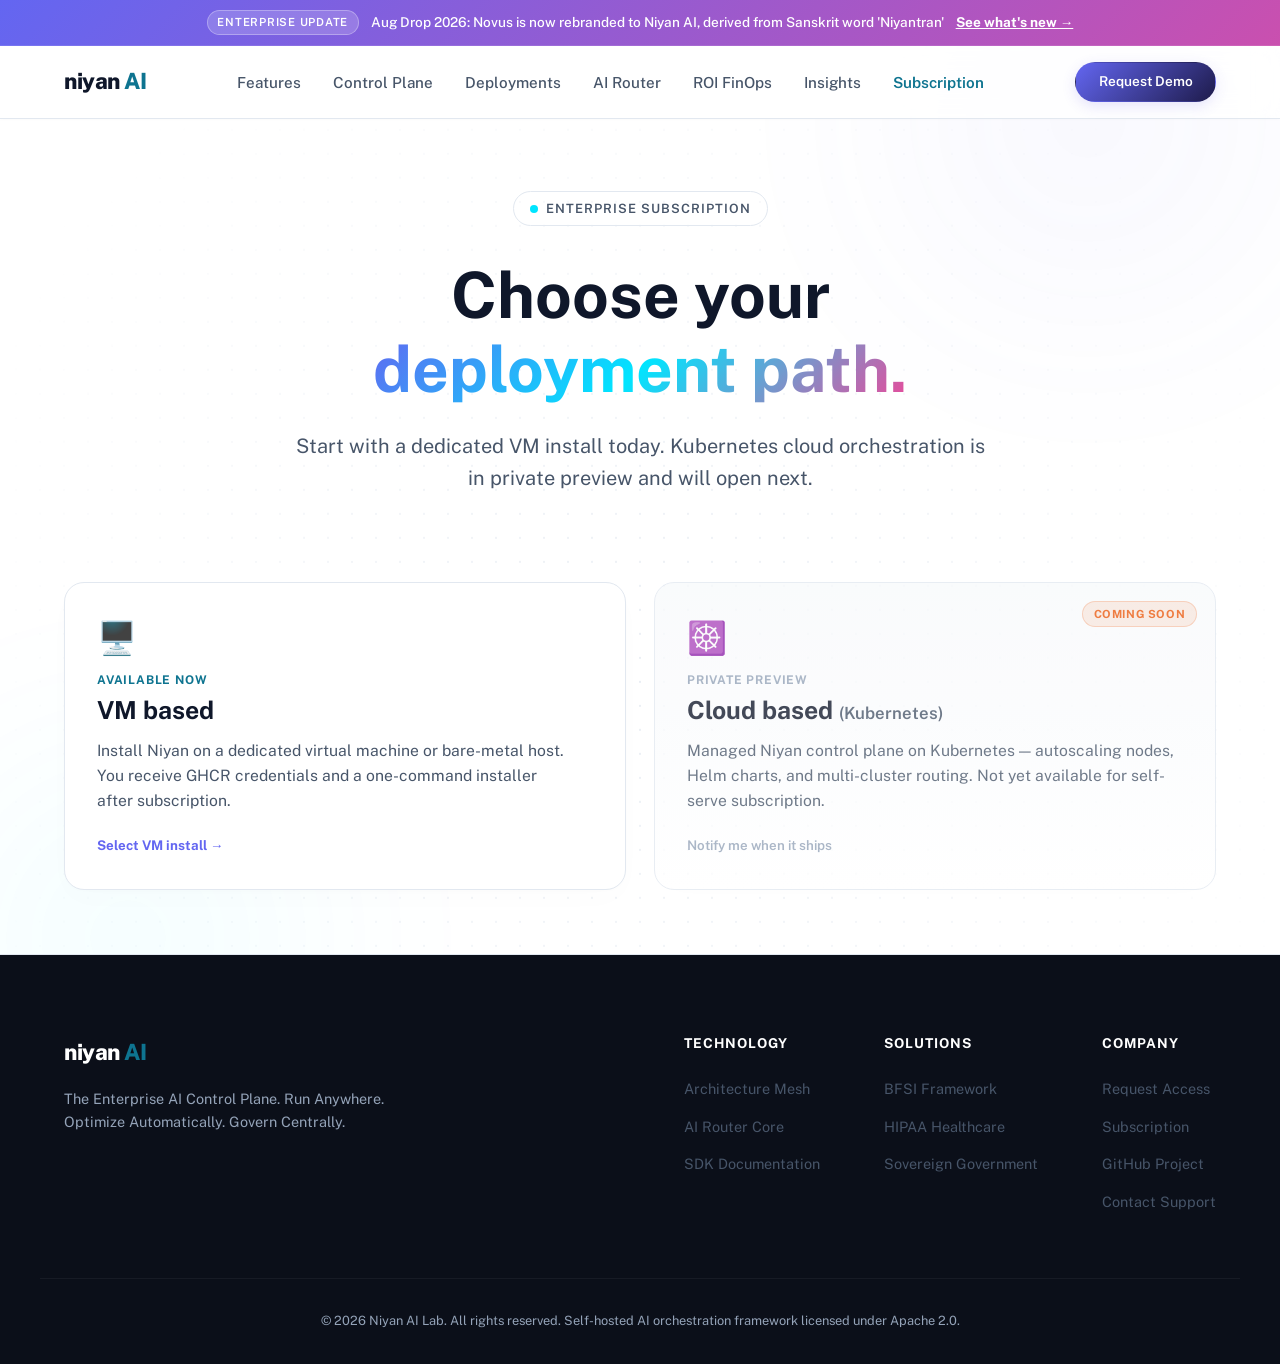
==== subscription.html @ 560c8370 "Add a Subscription page for VM installs versus Kubernetes. Let visitors pick a VM plan, subscribe, a" ====
<!DOCTYPE html>
<html lang="en">

<head>
  <meta charset="UTF-8">
  <meta name="viewport" content="width=device-width, initial-scale=1.0">
  <meta name="description"
    content="Subscribe to Niyan AI. Choose a VM-based install today, or join the waitlist for Kubernetes cloud deployments.">
  <title>Subscription | Niyan AI</title>

  <link rel="preconnect" href="https://fonts.googleapis.com">
  <link rel="preconnect" href="https://fonts.gstatic.com" crossorigin>
  <link href="https://fonts.googleapis.com/css2?family=Public+Sans:ital,wght@0,100..900;1,100..900&display=swap"
    rel="stylesheet">

  <link rel="stylesheet" href="styles.css">
</head>

<body class="subscription-page">
  <div class="bg-grid" aria-hidden="true"></div>
  <div class="bg-orb bg-orb-1" aria-hidden="true"></div>
  <div class="bg-orb bg-orb-2" aria-hidden="true"></div>

  <div class="sticky-header-wrapper">
    <div class="top-banner">
      <span class="banner-badge">Enterprise Update</span>
      <span>Aug Drop 2026: Novus is now rebranded to Niyan AI, derived from Sanskrit word 'Niyantran'</span>
      <a href="index.html#insights" class="banner-link">See what's new →</a>
    </div>

    <header class="main-header">
      <div class="header-container">
        <a href="index.html" class="logo-container" id="nav-logo">
          <span class="logo-text">niyan<span class="logo-accent"> AI</span></span>
        </a>

        <nav class="main-nav" aria-label="Main Navigation">
          <ul>
            <li><a href="index.html#features" class="nav-link">Features</a></li>
            <li><a href="index.html#control-plane" class="nav-link">Control Plane</a></li>
            <li><a href="index.html#deployments" class="nav-link">Deployments</a></li>
            <li><a href="index.html#router-demo" class="nav-link">AI Router</a></li>
            <li><a href="index.html#calculator" class="nav-link">ROI FinOps</a></li>
            <li><a href="index.html#insights" class="nav-link">Insights</a></li>
            <li><a href="subscription.html" class="nav-link active" aria-current="page">Subscription</a></li>
          </ul>
        </nav>

        <div class="header-cta">
          <a href="index.html#register-beta" class="btn btn-primary btn-sm">Request Demo</a>
        </div>
      </div>
    </header>
  </div>

  <main>
    <section class="sub-hero">
      <div class="container sub-hero-inner">
        <div class="hero-badge">
          <span class="badge-dot"></span>
          <span class="badge-text">Enterprise Subscription</span>
        </div>
        <h1 class="hero-title">Choose your <span class="text-gradient">deployment path.</span></h1>
        <p class="hero-subtitle">
          Start with a dedicated VM install today. Kubernetes cloud orchestration is in private preview and will open
          next.
        </p>
      </div>
    </section>

    <section class="sub-plans-section" aria-labelledby="plan-heading">
      <div class="container">
        <h2 id="plan-heading" class="visually-hidden">Subscription plans</h2>
        <div class="plan-grid">
          <button type="button" class="plan-card" id="plan-vm" aria-pressed="false">
            <span class="plan-icon" aria-hidden="true">🖥️</span>
            <span class="plan-kicker">Available now</span>
            <h3 class="plan-title">VM based</h3>
            <p class="plan-text">Install Niyan on a dedicated virtual machine or bare-metal host. You receive GHCR
              credentials and a one-command installer after subscription.</p>
            <span class="plan-cta">Select VM install →</span>
          </button>

          <button type="button" class="plan-card plan-card--soon" id="plan-k8s" aria-disabled="true">
            <span class="coming-soon-badge">Coming soon</span>
            <span class="plan-icon" aria-hidden="true">☸️</span>
            <span class="plan-kicker">Private preview</span>
            <h3 class="plan-title">Cloud based <span class="plan-title-sub">(Kubernetes)</span></h3>
            <p class="plan-text">Managed Niyan control plane on Kubernetes — autoscaling nodes, Helm charts, and
              multi-cluster routing. Not yet available for self-serve subscription.</p>
            <span class="plan-cta plan-cta--muted">Notify me when it ships</span>
          </button>
        </div>

        <p class="k8s-toast" id="k8s-toast" hidden role="status">Kubernetes cloud deployments are coming soon. VM based
          install is available today.</p>
      </div>
    </section>

    <section class="sub-detail-section" id="subscription-detail" hidden>
      <div class="container sub-detail-container">
        <div class="register-form-card" id="vm-subscribe-card">
          <span class="badge badge-accent">VM subscription</span>
          <h2 class="register-heading">Activate your VM install</h2>
          <p class="register-text">Share your work email so we can bind a license key and GHCR pull token to your
            organization. Install steps appear immediately after you subscribe.</p>

          <form id="vm-subscription-form" class="beta-form" novalidate>
            <div class="form-group">
              <label for="sub-name" class="form-label">Full Name</label>
              <input type="text" id="sub-name" name="fullname" class="form-control" autocomplete="name" required
                placeholder="Alex Mercer">
            </div>
            <div class="form-group">
              <label for="sub-email" class="form-label">Work Email</label>
              <input type="email" id="sub-email" name="email" class="form-control" autocomplete="email" required
                placeholder="alex@company.com">
            </div>
            <div class="form-group">
              <label for="sub-company" class="form-label">Organization Name</label>
              <input type="text" id="sub-company" name="company" class="form-control" required
                placeholder="Acme Corporation">
            </div>
            <div class="form-group checkbox-group">
              <label class="checkbox-container">
                <input type="checkbox" id="sub-consent" name="consent" required>
                <span class="checkbox-checkmark"></span>
                <span class="checkbox-text font-small">I agree to receive a private install invite, license key, and
                  GHCR credentials for this VM subscription. Credentials are not published on the public site.</span>
              </label>
            </div>
            <button type="submit" id="btn-vm-subscribe" class="btn btn-primary btn-block">Get VM Subscription</button>
          </form>
        </div>

        <div class="install-card" id="vm-install-card" hidden>
          <div class="install-card-header">
            <span class="badge badge-success">Subscription active</span>
            <h2 class="register-heading">Your VM install instructions</h2>
            <p class="register-text" id="install-welcome">Use the values from your invite email for the PAT, GitHub
              username, and license JWT. These commands are shown only after subscription.</p>
          </div>

          <div class="install-toolbar">
            <button type="button" class="btn btn-secondary btn-sm" id="btn-copy-all">Copy all commands</button>
            <span class="copy-status" id="copy-status" role="status"></span>
          </div>

          <div class="terminal-container install-terminal">
            <div class="terminal-header">
              <div class="terminal-buttons">
                <span class="terminal-btn close"></span>
                <span class="terminal-btn minimize"></span>
                <span class="terminal-btn maximize"></span>
              </div>
              <div class="terminal-title">bash — niyan-vm-install.sh</div>
            </div>
            <pre class="terminal-body install-pre" id="install-commands"><code># 1) Log in to GHCR (from invite email — NOT on public website)
echo '&lt;READ_ONLY_PAT&gt;' | docker login ghcr.io -u &lt;GITHUB_USER&gt; --password-stdin

# 2) Install (small download from your site)
export NIYAN_BUNDLE_URL='https://yourwebsite.com/niyan/niyan-bundle-0.1.0.tgz'
export NIYAN_LICENSE_KEY='&lt;jwt from invite email&gt;'
# NIYAN_PULL_ON_INSTALL=1 is the default — pulls images after install
curl -fsSL https://yourwebsite.com/niyan/install.sh | bash
source ~/.zshrc

# 3) Start stack (pulls private Niyan images + public OSS if not already pulled)
niyan doctor
niyan up --pull    # or: niyan pull &amp;&amp; niyan up
</code></pre>
          </div>
        </div>
      </div>
    </section>
  </main>

  <footer class="main-footer">
    <div class="container footer-container">
      <div class="footer-left">
        <a href="index.html" class="logo-container">
          <span class="logo-text">niyan<span class="logo-accent"> AI</span></span>
        </a>
        <p class="footer-tagline">The Enterprise AI Control Plane. Run Anywhere. Optimize Automatically. Govern
          Centrally.</p>
      </div>

      <div class="footer-links-group">
        <div class="footer-col">
          <h4>Technology</h4>
          <ul>
            <li><a href="index.html#architecture">Architecture Mesh</a></li>
            <li><a href="index.html#router-demo">AI Router Core</a></li>
            <li><a href="index.html#code-compare">SDK Documentation</a></li>
          </ul>
        </div>
        <div class="footer-col">
          <h4>Solutions</h4>
          <ul>
            <li><a href="index.html#sectors">BFSI Framework</a></li>
            <li><a href="index.html#sectors">HIPAA Healthcare</a></li>
            <li><a href="index.html#sectors">Sovereign Government</a></li>
          </ul>
        </div>
        <div class="footer-col">
          <h4>Company</h4>
          <ul>
            <li><a href="index.html#register-beta">Request Access</a></li>
            <li><a href="subscription.html">Subscription</a></li>
            <li><a href="https://github.com" target="_blank" rel="noopener">GitHub Project</a></li>
            <li><a href="#">Contact Support</a></li>
          </ul>
        </div>
      </div>
    </div>

    <div class="container footer-bottom">
      <p>&copy; 2026 Niyan AI Lab. All rights reserved. Self-hosted AI orchestration framework licensed under Apache
        2.0.</p>
    </div>
  </footer>

  <script src="subscription.js"></script>
</body>

</html>
---- styles.css ----
/* ==========================================================================
   Niyan AI Design System & Stylesheet
   ========================================================================== */

/* Variables & Base Custom Properties */
:root {
  --bg-primary: #ffffff;
  --bg-secondary: #f8fafc;
  --bg-card: #ffffff;
  --border-color: #e2e8f0;
  --border-focus: #4f46e5;
  
  --text-primary: #0f172a;
  --text-secondary: #475569;
  --text-muted: #94a3b8;
  
  --accent-cyan: #00e5ff;
  --accent-cyan-text: #0e7490;
  --accent-violet: #6366f1;
  --accent-pink: #ec4899;
  --accent-blue: #2563eb;
  --accent-amber: #ea580c;
  --success: #16a34a;
  --danger: #dc2626;
  
  --font-display: 'Public Sans', -apple-system, BlinkMacSystemFont, sans-serif;
  --font-body: 'Public Sans', -apple-system, BlinkMacSystemFont, sans-serif;
  
  --transition-smooth: all 0.3s cubic-bezier(0.4, 0, 0.2, 1);
  --border-radius-lg: 20px;
  --border-radius-md: 10px;
  --shadow-glow: 0 10px 30px rgba(79, 70, 229, 0.05);
}

/* Reset & Global Base Defaults */
*, *::before, *::after {
  box-sizing: border-box;
  margin: 0;
  padding: 0;
}

html {
  scroll-behavior: smooth;
  font-size: 16px;
}

body {
  background-color: var(--bg-primary);
  color: var(--text-primary);
  font-family: var(--font-body);
  line-height: 1.6;
  overflow-x: hidden;
  position: relative;
}

.container {
  width: 100%;
  max-width: 1200px;
  margin-inline: auto;
  padding-inline: 1.5rem;
}

/* Typography settings */
h1, h2, h3, h4, h5, h6 {
  font-family: var(--font-display);
  font-weight: 700;
  line-height: 1.25;
  color: var(--text-primary);
  text-wrap: balance; /* Balanced headings */
}

p, li, blockquote {
  color: var(--text-secondary);
  text-wrap: pretty; /* Prevents orphans on body text */
}

a {
  color: inherit;
  text-decoration: none;
  transition: var(--transition-smooth);
}

/* Gradient text utility */
.text-gradient {
  background: linear-gradient(135deg, var(--accent-violet) 0%, var(--accent-cyan) 50%, var(--accent-pink) 100%);
  -webkit-background-clip: text;
  -webkit-text-fill-color: transparent;
  background-clip: text;
}

/* Background Grid Overlay */
.bg-grid {
  position: absolute;
  inset: 0;
  background-image: radial-gradient(var(--border-color) 1px, transparent 1px);
  background-size: 24px 24px;
  background-position: center;
  mask-image: radial-gradient(ellipse at center, black, transparent 80%);
  -webkit-mask-image: radial-gradient(ellipse at center, black, transparent 80%);
  z-index: -1;
  pointer-events: none;
  opacity: 0.7;
}

/* Clean, soft glow blobs */
.bg-orb {
  position: absolute;
  width: 40vw;
  height: 40vw;
  border-radius: 50%;
  filter: blur(120px);
  z-index: -1;
  opacity: 0.08;
  pointer-events: none;
}

.bg-orb-1 {
  background: radial-gradient(circle, var(--accent-violet) 0%, transparent 70%);
  top: -10%;
  right: -5%;
}

.bg-orb-2 {
  background: radial-gradient(circle, var(--accent-cyan) 0%, transparent 70%);
  top: 50%;
  left: -10%;
}

/* Sticky Header & Banner Wrapper */
.sticky-header-wrapper {
  position: sticky;
  top: 0;
  z-index: 100;
  width: 100%;
}

/* Animated Gradient Top Announcement Banner */
.top-banner {
  background: linear-gradient(-45deg, var(--accent-violet), var(--accent-cyan), var(--accent-pink), var(--accent-violet));
  background-size: 400% 400%;
  animation: bannerGradientShift 12s ease infinite;
  color: #ffffff;
  padding-block: 0.65rem;
  text-align: center;
  font-size: 0.85rem;
  font-weight: 500;
  display: flex;
  justify-content: center;
  align-items: center;
  gap: 0.75rem;
  border-bottom: 1px solid rgba(255, 255, 255, 0.1);
}

@keyframes bannerGradientShift {
  0% {
    background-position: 0% 50%;
  }
  50% {
    background-position: 100% 50%;
  }
  100% {
    background-position: 0% 50%;
  }
}

.banner-badge {
  background: rgba(255, 255, 255, 0.18);
  border: 1px solid rgba(255, 255, 255, 0.3);
  color: #ffffff;
  padding: 0.15rem 0.6rem;
  font-size: 0.7rem;
  font-weight: 600;
  text-transform: uppercase;
  letter-spacing: 0.75px;
  border-radius: 9999px;
}

.banner-link {
  color: #ffffff;
  font-weight: 700;
  text-decoration: underline;
  cursor: pointer;
  transition: var(--transition-smooth);
}

.banner-link:hover {
  opacity: 0.85;
}

/* Header & Navigation Styles */
.main-header {
  position: relative;
  background-color: rgba(255, 255, 255, 0.8);
  backdrop-filter: blur(12px);
  -webkit-backdrop-filter: blur(12px);
  border-bottom: 1px solid var(--border-color);
  padding-block: 1rem;
  box-shadow: 0 1px 3px rgba(0, 0, 0, 0.02);
}

.header-container {
  display: flex;
  justify-content: space-between;
  align-items: center;
  max-width: 1200px;
  margin-inline: auto;
  padding-inline: 1.5rem;
}

.logo-container {
  display: flex;
  align-items: center;
  gap: 0.6rem;
  font-family: var(--font-display);
  font-weight: 800;
  font-size: 1.4rem;
  letter-spacing: -0.5px;
}

.logo-image {
  height: 34px;
  width: 34px;
  object-fit: cover;
  border-radius: 8px;
  box-shadow: 0 0 12px rgba(99, 102, 241, 0.4);
  border: 1.5px solid rgba(99, 102, 241, 0.3);
  transition: var(--transition-smooth);
}

.logo-container:hover .logo-image {
  transform: scale(1.08);
  box-shadow: 0 0 16px rgba(0, 229, 255, 0.6);
  border-color: rgba(0, 229, 255, 0.5);
}

.logo-accent {
  color: var(--accent-cyan-text);
}

.main-nav ul {
  display: flex;
  list-style: none;
  gap: 2rem;
}

.nav-link {
  font-size: 0.95rem;
  font-weight: 500;
  color: var(--text-secondary);
}

.nav-link:hover, .nav-link:focus-visible {
  color: var(--accent-cyan-text);
  text-shadow: 0 0 8px rgba(14, 116, 144, 0.2);
  outline: none;
}

.nav-link.active {
  color: var(--accent-cyan-text);
  font-weight: 600;
}

/* Buttons */
.btn {
  display: inline-flex;
  align-items: center;
  justify-content: center;
  font-family: var(--font-display);
  font-weight: 600;
  border-radius: 9999px;
  padding: 0.8rem 2.2rem;
  font-size: 0.95rem;
  cursor: pointer;
  transition: var(--transition-smooth);
  border: 1px solid transparent;
  min-height: 48px;
}

.btn-sm {
  padding: 0.5rem 1.4rem;
  font-size: 0.85rem;
  min-height: 38px;
}

.btn-primary {
  background: linear-gradient(135deg, var(--accent-violet) 0%, #1e1b4b 100%);
  color: #ffffff;
  font-weight: 600;
  box-shadow: 0 4px 14px rgba(79, 70, 229, 0.15);
}

.btn-primary:hover {
  transform: translateY(-1.5px);
  box-shadow: 0 6px 20px rgba(79, 70, 229, 0.3);
  background: linear-gradient(135deg, var(--accent-violet) 0%, #0f172a 100%);
}

.btn-secondary {
  background: #ffffff;
  color: var(--text-primary);
  border: 1px solid var(--border-color);
  box-shadow: 0 1px 2px rgba(0, 0, 0, 0.02);
}

.btn-secondary:hover {
  background: var(--bg-secondary);
  border-color: var(--accent-violet);
  transform: translateY(-1.5px);
}

.btn-block {
  display: flex;
  width: 100%;
}

/* Hero Section */
.hero-section {
  padding-block: 5rem 3rem;
  position: relative;
  text-align: center;
}

.hero-container {
  display: flex;
  flex-direction: column;
  align-items: center;
  max-width: 800px;
}

.hero-badge {
  display: inline-flex;
  align-items: center;
  gap: 0.5rem;
  background: rgba(255, 255, 255, 0.03);
  border: 1px solid var(--border-color);
  padding: 0.4rem 1rem;
  border-radius: 100px;
  margin-bottom: 2rem;
}

.badge-dot {
  width: 8px;
  height: 8px;
  background-color: var(--accent-cyan);
  border-radius: 50%;
  animation: pulse-glow 2s infinite;
}

.badge-text {
  font-size: 0.8rem;
  font-weight: 600;
  text-transform: uppercase;
  letter-spacing: 1px;
  color: var(--text-secondary);
}

.hero-title {
  font-size: clamp(2.5rem, 5vw, 4rem);
  line-height: 1.15;
  margin-bottom: 1.5rem;
}

.hero-subtitle {
  font-size: clamp(1.1rem, 2vw, 1.25rem);
  color: var(--text-secondary);
  margin-bottom: 2.5rem;
  max-width: 700px;
}

.hero-actions {
  display: flex;
  gap: 1rem;
  margin-bottom: 4rem;
  flex-wrap: wrap;
  justify-content: center;
}

/* Terminal Container */
.terminal-container {
  width: 100%;
  max-width: 650px;
  background: #0f172a;
  border: 1px solid #1e293b;
  border-radius: var(--border-radius-md);
  overflow: hidden;
  box-shadow: 0 20px 40px rgba(15, 23, 42, 0.12);
  text-align: left;
}

.terminal-header {
  background: #1e293b;
  padding: 0.75rem 1rem;
  display: flex;
  align-items: center;
  border-bottom: 1px solid #334155;
}

.terminal-buttons {
  display: flex;
  gap: 0.5rem;
}

.terminal-btn {
  width: 10px;
  height: 10px;
  border-radius: 50%;
}

.terminal-btn.close { background-color: #ef4444; }
.terminal-btn.minimize { background-color: #eab308; }
.terminal-btn.maximize { background-color: #22c55e; }

.terminal-title {
  margin-inline-start: auto;
  margin-inline-end: auto;
  font-size: 0.75rem;
  color: #94a3b8;
  font-family: monospace;
}

.terminal-body {
  padding: 1.25rem;
  font-family: 'SFMono-Regular', Consolas, 'Liberation Mono', Menlo, monospace;
  font-size: 0.9rem;
  background: #0f172a;
}

.terminal-line {
  margin-bottom: 0.5rem;
  color: #e2e8f0;
}

.terminal-prompt {
  color: var(--accent-cyan);
}

.output-line {
  color: #94a3b8;
}

.success-line {
  color: #4ade80;
}

/* Features / Gateway Grid */
.features-section {
  padding-block: 5rem;
  background: linear-gradient(180deg, transparent 0%, rgba(21, 27, 48, 0.3) 100%);
}

.section-header {
  text-align: center;
  margin-bottom: 4rem;
  max-width: 700px;
  margin-inline: auto;
}

.section-title {
  font-size: 2.2rem;
  margin-bottom: 1rem;
}

.section-description {
  font-size: 1.1rem;
}

.features-grid {
  display: grid;
  grid-template-columns: repeat(auto-fit, minmax(260px, 1fr));
  gap: 2rem;
}

.feature-card {
  background: var(--bg-card);
  border: 1px solid var(--border-color);
  border-radius: var(--border-radius-lg);
  padding: 2.5rem 2rem;
  transition: var(--transition-smooth);
  box-shadow: 0 1px 3px rgba(0,0,0,0.01), 0 10px 30px rgba(0,0,0,0.01);
}

.feature-card:hover {
  transform: translateY(-3px);
  border-color: var(--accent-violet);
  box-shadow: 0 10px 40px rgba(79, 70, 229, 0.06);
}

.feature-icon {
  font-size: 2.5rem;
  margin-bottom: 1.5rem;
}

.feature-card-title {
  font-size: 1.25rem;
  margin-bottom: 0.75rem;
}

.feature-card-text {
  font-size: 0.95rem;
  line-height: 1.6;
}

/* Architecture Section */
.architecture-section {
  padding-block: 5rem;
}

.arch-visualizer-card {
  background: var(--bg-card);
  border: 1px solid var(--border-color);
  border-radius: var(--border-radius-lg);
  padding: 2.5rem;
  backdrop-filter: blur(12px);
  -webkit-backdrop-filter: blur(12px);
}

.arch-flow-container {
  width: 100%;
  overflow-x: auto;
  margin-bottom: 2rem;
}

.arch-flow-svg {
  width: 100%;
  min-width: 700px;
  height: auto;
  display: block;
}

.arch-toggle-controls {
  display: flex;
  justify-content: center;
  gap: 1rem;
  margin-bottom: 2rem;
  flex-wrap: wrap;
}

.arch-tab-btn {
  background: rgba(255, 255, 255, 0.03);
  border: 1px solid var(--border-color);
  border-radius: var(--border-radius-md);
  padding: 0.6rem 1.4rem;
  color: var(--text-secondary);
  font-family: var(--font-display);
  font-weight: 500;
  cursor: pointer;
  transition: var(--transition-smooth);
}

.arch-tab-btn:hover {
  border-color: var(--accent-cyan);
  color: var(--text-primary);
}

.arch-tab-btn.active {
  background: linear-gradient(135deg, rgba(0, 242, 254, 0.1) 0%, rgba(127, 0, 255, 0.1) 100%);
  border-color: var(--accent-cyan);
  color: var(--text-primary);
  box-shadow: 0 0 15px rgba(0, 242, 254, 0.1);
}

.arch-description-box {
  background: var(--bg-secondary);
  border: 1px solid var(--border-color);
  border-radius: var(--border-radius-md);
  padding: 1.5rem;
}

.arch-box-title {
  font-size: 1.1rem;
  margin-bottom: 0.5rem;
  color: var(--accent-cyan);
}

.arch-box-body {
  font-size: 0.95rem;
}

/* Interactive AI Router Section */
.router-demo-section {
  padding-block: 5rem;
  background: linear-gradient(180deg, rgba(21, 27, 48, 0.3) 0%, transparent 100%);
}

.router-grid {
  display: grid;
  grid-template-columns: repeat(auto-fit, minmax(320px, 1fr));
  gap: 2.5rem;
  align-items: stretch;
}

.router-card {
  background: var(--bg-card);
  border: 1px solid var(--border-color);
  border-radius: var(--border-radius-lg);
  padding: 2.5rem;
  display: flex;
  flex-direction: column;
  justify-content: space-between;
  backdrop-filter: blur(12px);
  -webkit-backdrop-filter: blur(12px);
}

.panel-header {
  font-size: 1.3rem;
  margin-bottom: 2rem;
  border-bottom: 1px solid var(--border-color);
  padding-bottom: 0.75rem;
}

.control-group {
  margin-bottom: 2rem;
}

.control-label {
  display: block;
  font-size: 0.9rem;
  color: var(--text-secondary);
  margin-bottom: 0.75rem;
  font-weight: 500;
}

/* Select Form Inputs */
.form-select, .form-control {
  width: 100%;
  background-color: #ffffff;
  border: 1px solid var(--border-color);
  border-radius: var(--border-radius-md);
  padding: 0.75rem 1rem;
  color: var(--text-primary);
  font-size: 1rem;
  min-height: 48px; /* Accessible standard */
  transition: var(--transition-smooth);
}

.form-select:focus, .form-control:focus {
  border-color: var(--border-focus);
  outline: none;
  box-shadow: 0 0 10px rgba(79, 70, 229, 0.08);
}

/* Range Inputs */
.form-range {
  width: 100%;
  margin-block: 0.5rem;
  background: rgba(255, 255, 255, 0.08);
  height: 6px;
  border-radius: 5px;
  outline: none;
}

.slider-header {
  display: flex;
  justify-content: space-between;
  align-items: center;
  margin-bottom: 0.25rem;
}

.slider-val {
  font-size: 0.85rem;
  font-weight: 600;
  color: var(--accent-cyan);
}

.slider-labels {
  display: flex;
  justify-content: space-between;
  font-size: 0.75rem;
  color: var(--text-muted);
  margin-top: 0.25rem;
}

/* Checkbox Customization */
.checkbox-container {
  display: flex;
  align-items: flex-start;
  gap: 0.75rem;
  cursor: pointer;
  position: relative;
  user-select: none;
}

/* Hide native checkbox visually */
.checkbox-container input {
  position: absolute;
  opacity: 0;
  cursor: pointer;
  height: 0;
  width: 0;
}

.checkbox-checkmark {
  display: inline-block;
  min-width: 20px;
  height: 20px;
  background-color: #ffffff;
  border: 2px solid var(--border-color);
  border-radius: 4px;
  position: relative;
  transition: var(--transition-smooth);
  margin-top: 2px;
}

.checkbox-container:hover input ~ .checkbox-checkmark {
  border-color: var(--accent-cyan);
}

.checkbox-container input:checked ~ .checkbox-checkmark {
  background-color: var(--accent-cyan);
  border-color: var(--accent-cyan);
}

.checkbox-checkmark::after {
  content: "";
  position: absolute;
  display: none;
  left: 6px;
  top: 2px;
  width: 5px;
  height: 10px;
  border: solid #000;
  border-width: 0 2px 2px 0;
  transform: rotate(45deg);
}

.checkbox-container input:checked ~ .checkbox-checkmark::after {
  display: block;
}

.checkbox-text {
  font-size: 0.9rem;
  color: var(--text-secondary);
}

.font-small {
  font-size: 0.8rem;
  line-height: 1.4;
}

/* Simulator Display Panel */
.simulator-console {
  background: #05080e;
  border: 1px solid var(--border-color);
  border-radius: var(--border-radius-md);
  padding: 1rem;
  font-family: monospace;
  font-size: 0.85rem;
  height: 180px;
  overflow-y: auto;
  margin-bottom: 2rem;
  box-shadow: inset 0 2px 8px rgba(0, 0, 0, 0.8);
}

.log-line {
  margin-bottom: 0.4rem;
  color: var(--text-secondary);
  line-height: 1.4;
}

.text-cyan { color: var(--accent-cyan); }
.text-green { color: var(--success); }
.text-violet { color: #b388ff; }

/* Result Panel */
.routing-result-panel {
  background: rgba(0, 0, 0, 0.02);
  border: 1px solid var(--border-color);
  border-radius: var(--border-radius-md);
  padding: 1.5rem;
}

.result-model-badge {
  text-align: center;
  margin-bottom: 1.5rem;
}

.result-label {
  font-size: 0.75rem;
  text-transform: uppercase;
  color: var(--text-muted);
  letter-spacing: 1px;
}

.result-value {
  font-size: 1.6rem;
  font-weight: 700;
  font-family: var(--font-display);
}

.results-stats-grid {
  display: grid;
  grid-template-columns: 1fr 1fr;
  gap: 1rem;
}

.stat-box {
  background: var(--bg-secondary);
  border: 1px solid var(--border-color);
  padding: 0.75rem 1rem;
  border-radius: var(--border-radius-md);
  display: flex;
  flex-direction: column;
}

.stat-label {
  font-size: 0.75rem;
  color: var(--text-secondary);
}

.stat-value {
  font-size: 1rem;
  font-weight: 600;
  margin-top: 0.25rem;
}

/* Calculator Section */
.calculator-section {
  padding-block: 5rem;
}

.calculator-grid {
  display: grid;
  grid-template-columns: repeat(auto-fit, minmax(320px, 1fr));
  gap: 2.5rem;
}

.calculator-card {
  background: var(--bg-card);
  border: 1px solid var(--border-color);
  border-radius: var(--border-radius-lg);
  padding: 2.5rem;
  backdrop-filter: blur(12px);
  -webkit-backdrop-filter: blur(12px);
}

.calculator-header {
  font-size: 1.3rem;
  margin-bottom: 2rem;
  border-bottom: 1px solid var(--border-color);
  padding-bottom: 0.75rem;
}

.input-helper {
  display: block;
  font-size: 0.75rem;
  color: var(--text-muted);
  margin-top: 0.4rem;
}

.ratio-display {
  display: flex;
  justify-content: space-between;
  font-weight: 600;
  color: var(--accent-cyan-text);
  margin-bottom: 0.5rem;
}

.roi-metric-highlight {
  text-align: center;
  background: rgba(79, 70, 229, 0.03);
  border: 1px dashed rgba(79, 70, 229, 0.2);
  border-radius: var(--border-radius-md);
  padding: 2rem 1rem;
  margin-bottom: 2rem;
}

.roi-label {
  display: block;
  font-size: 0.9rem;
  color: var(--text-secondary);
  margin-bottom: 0.5rem;
}

.roi-value {
  font-size: 2.6rem;
  font-weight: 800;
  font-family: var(--font-display);
}

.calculator-substats {
  display: grid;
  grid-template-columns: repeat(3, 1fr);
  gap: 0.75rem;
  margin-bottom: 2rem;
}

.calc-sub-box {
  background: var(--bg-secondary);
  border: 1px solid var(--border-color);
  border-radius: var(--border-radius-md);
  padding: 0.75rem;
  text-align: center;
}

.sub-label {
  display: block;
  font-size: 0.7rem;
  color: var(--text-secondary);
  line-height: 1.2;
}

.sub-value {
  display: block;
  font-size: 0.95rem;
  font-weight: 600;
  margin-top: 0.4rem;
}

/* Cost comparison chart */
.calculator-chart-placeholder {
  background: var(--bg-secondary);
  border: 1px solid var(--border-color);
  border-radius: var(--border-radius-md);
  padding: 1.5rem;
  height: 160px;
}

.chart-container {
  display: flex;
  justify-content: space-around;
  align-items: flex-end;
  height: 100%;
}

.chart-bar-group {
  display: flex;
  flex-direction: column;
  align-items: center;
  width: 40%;
}

.chart-bar-wrapper {
  height: 80px;
  width: 28px;
  background: rgba(0, 0, 0, 0.05);
  border-radius: 4px;
  display: flex;
  align-items: flex-end;
  overflow: hidden;
}

.chart-bar {
  width: 100%;
  border-radius: 4px;
  transition: height 0.6s cubic-bezier(0.4, 0, 0.2, 1);
}

.current-bar {
  background: #cbd5e1;
}

.novus-bar {
  background: linear-gradient(180deg, var(--accent-violet) 0%, var(--accent-cyan) 100%);
  box-shadow: 0 4px 12px rgba(79, 70, 229, 0.2);
}

.chart-bar-title {
  font-size: 0.75rem;
  color: var(--text-secondary);
  margin-bottom: 0.5rem;
}

.chart-bar-legend {
  font-size: 0.85rem;
  font-weight: 600;
  margin-top: 0.4rem;
}

/* SDK Code Migration Section */
.code-compare-section {
  padding-block: 5rem;
  background: linear-gradient(180deg, transparent 0%, rgba(21, 27, 48, 0.3) 100%);
}

.code-grid {
  display: grid;
  grid-template-columns: repeat(auto-fit, minmax(320px, 1fr));
  gap: 2rem;
}

.code-box {
  background: #060913;
  border: 1px solid var(--border-color);
  border-radius: var(--border-radius-lg);
  padding: 1.5rem;
  font-family: monospace;
  overflow-x: auto;
  transition: var(--transition-smooth);
}

.code-box.active-code {
  border-color: rgba(0, 242, 254, 0.3);
  box-shadow: 0 10px 30px rgba(0, 242, 254, 0.06);
}

.code-box-header {
  display: flex;
  justify-content: space-between;
  align-items: center;
  margin-bottom: 1.25rem;
  border-bottom: 1px solid rgba(255, 255, 255, 0.05);
  padding-bottom: 0.75rem;
}

.badge {
  font-size: 0.75rem;
  padding: 0.25rem 0.6rem;
  border-radius: 4px;
  font-weight: 600;
  text-transform: uppercase;
}

.badge-danger {
  background-color: rgba(255, 23, 68, 0.1);
  color: var(--danger);
}

.badge-success {
  background-color: rgba(0, 230, 118, 0.1);
  color: var(--success);
}

.badge-accent {
  background-color: rgba(14, 116, 144, 0.1);
  color: var(--accent-cyan-text);
}

.code-content {
  font-size: 0.85rem;
  line-height: 1.5;
  color: #c9d1d9;
}

.code-keyword { color: #ff7b72; }
.code-function { color: #d2a6ff; }
.code-string { color: #a5d6ff; }
.code-comment { color: #8b949e; }

/* Sectors Grid */
.sectors-section {
  padding-block: 5rem;
}

.sectors-grid {
  display: grid;
  grid-template-columns: repeat(4, 1fr);
  gap: 1.5rem;
}

@media (max-width: 1024px) {
  .sectors-grid {
    grid-template-columns: repeat(2, 1fr);
    gap: 1.5rem;
  }
}

@media (max-width: 768px) {
  .sectors-grid {
    grid-template-columns: 1fr;
  }
}

.sector-card {
  background: var(--bg-card);
  border: 1px solid var(--border-color);
  border-radius: var(--border-radius-lg);
  padding: 2.5rem 2rem;
  backdrop-filter: blur(12px);
  -webkit-backdrop-filter: blur(12px);
  transition: var(--transition-smooth);
}

.sector-card:hover {
  transform: translateY(-5px);
  border-color: var(--accent-cyan);
}

.sector-icon-wrapper {
  font-size: 2.5rem;
  margin-bottom: 1.5rem;
}

.sector-card-title {
  font-size: 1.3rem;
  margin-bottom: 1rem;
}

.sector-card-text {
  font-size: 0.95rem;
  margin-bottom: 1.5rem;
}

.sector-bullet-list {
  list-style: none;
  font-size: 0.85rem;
}

.sector-bullet-list li {
  position: relative;
  padding-inline-start: 1.25rem;
  margin-bottom: 0.5rem;
}

.sector-bullet-list li::before {
  content: "✦";
  position: absolute;
  left: 0;
  color: var(--accent-cyan-text);
}

/* Beta Registration Section */
.register-section {
  padding-block: 6rem;
  background: linear-gradient(180deg, rgba(21, 27, 48, 0.4) 0%, transparent 100%);
}

.register-container {
  max-width: 1000px;
}

.register-grid {
  display: grid;
  grid-template-columns: 1fr 1fr;
  gap: 4rem;
  align-items: center;
}

.register-heading {
  font-size: 2.4rem;
  margin-block: 1rem 1.5rem;
}

.register-text {
  font-size: 1.05rem;
  margin-bottom: 2rem;
}

.trust-indicators {
  display: flex;
  flex-direction: column;
  gap: 1rem;
}

.trust-item {
  display: flex;
  align-items: center;
  gap: 0.75rem;
}

.trust-icon {
  display: inline-flex;
  align-items: center;
  justify-content: center;
  width: 24px;
  height: 24px;
  background-color: rgba(14, 116, 144, 0.1);
  color: var(--accent-cyan-text);
  border-radius: 50%;
  font-weight: 700;
  font-size: 0.8rem;
}

.register-form-card {
  background: var(--bg-card);
  border: 1px solid var(--border-color);
  border-radius: var(--border-radius-lg);
  padding: 2.5rem;
  backdrop-filter: blur(16px);
  -webkit-backdrop-filter: blur(16px);
  box-shadow: 0 10px 40px rgba(0, 0, 0, 0.3);
}

.beta-form .form-group {
  margin-bottom: 1.25rem;
}

.form-label {
  display: block;
  font-size: 0.85rem;
  font-weight: 500;
  color: var(--text-secondary);
  margin-bottom: 0.5rem;
}

/* Success Modal Styles */
.modal-overlay {
  position: fixed;
  top: 0;
  left: 0;
  right: 0;
  bottom: 0;
  background-color: rgba(5, 8, 15, 0.9);
  backdrop-filter: blur(8px);
  z-index: 1000;
  display: flex;
  align-items: center;
  justify-content: center;
  opacity: 0;
  pointer-events: none;
  transition: opacity 0.3s ease;
  padding: 1rem;
}

.modal-overlay.active {
  opacity: 1;
  pointer-events: all;
}

.modal-content {
  background: var(--bg-card);
  border: 1px solid rgba(0, 242, 254, 0.2);
  border-radius: var(--border-radius-lg);
  width: 100%;
  max-width: 500px;
  padding: 3rem 2.5rem;
  text-align: center;
  position: relative;
  transform: scale(0.9);
  transition: transform 0.3s cubic-bezier(0.34, 1.56, 0.64, 1);
  box-shadow: 0 20px 50px rgba(0, 242, 254, 0.15);
}

.modal-overlay.active .modal-content {
  transform: scale(1);
}

.modal-close {
  position: absolute;
  top: 1.5rem;
  right: 1.5rem;
  background: none;
  border: none;
  color: var(--text-secondary);
  font-size: 2rem;
  cursor: pointer;
  line-height: 0.5;
}

.modal-close:hover {
  color: var(--text-primary);
}

.modal-icon {
  display: inline-flex;
  align-items: center;
  justify-content: center;
  width: 60px;
  height: 60px;
  background-color: rgba(0, 230, 118, 0.1);
  color: var(--success);
  font-size: 2rem;
  border-radius: 50%;
  margin-bottom: 1.5rem;
  border: 1px solid rgba(0, 230, 118, 0.3);
}

.modal-title {
  font-size: 1.6rem;
  margin-bottom: 1rem;
}

.modal-body-text {
  font-size: 0.95rem;
  color: var(--text-secondary);
  margin-bottom: 2rem;
}

.modal-actions {
  display: flex;
  justify-content: center;
}

/* Footer */
.main-footer {
  background-color: #0b0f19;
  border-top: 1px solid var(--border-color);
  padding-block: 5rem 2rem;
  color: #cbd5e1;
}

.main-footer .logo-text {
  color: #ffffff;
}

.main-footer p,
.main-footer li,
.main-footer a {
  color: #94a3b8;
}

.main-footer a:hover {
  color: var(--accent-cyan);
}

.footer-container {
  display: flex;
  justify-content: space-between;
  gap: 3rem;
  flex-wrap: wrap;
  margin-bottom: 4rem;
}

.footer-left {
  max-width: 320px;
}

.footer-tagline {
  font-size: 0.9rem;
  margin-top: 1rem;
}

.footer-links-group {
  display: flex;
  gap: 4rem;
  flex-wrap: wrap;
}

.footer-col h4 {
  font-size: 0.85rem;
  text-transform: uppercase;
  letter-spacing: 1px;
  margin-bottom: 1.5rem;
  color: #ffffff;
}

.footer-col ul {
  list-style: none;
  display: flex;
  flex-direction: column;
  gap: 0.75rem;
}

.footer-col a {
  font-size: 0.9rem;
  color: var(--text-secondary);
}

.footer-col a:hover {
  color: var(--accent-cyan);
}

.footer-bottom {
  border-top: 1px solid rgba(255, 255, 255, 0.05);
  padding-top: 2rem;
  font-size: 0.8rem;
  color: var(--text-muted);
  text-align: center;
}

/* Animations */
@keyframes pulse-glow {
  0% {
    transform: scale(0.95);
    box-shadow: 0 0 0 0 rgba(0, 242, 254, 0.5);
  }
  70% {
    transform: scale(1);
    box-shadow: 0 0 0 8px rgba(0, 242, 254, 0);
  }
  100% {
    transform: scale(0.95);
    box-shadow: 0 0 0 0 rgba(0, 242, 254, 0);
  }
}

/* Scroll-driven animations with feature detection */
@media (prefers-reduced-motion: no-preference) {
  @supports ((animation-timeline: view()) and (animation-range: entry)) {
    @keyframes fade-in-up {
      from {
        opacity: 0;
        transform: translateY(40px);
      }
      to {
        opacity: 1;
        transform: translateY(0);
      }
    }
    
    .feature-card, .sector-card, .router-card, .calculator-card {
      animation: fade-in-up auto linear backwards;
      animation-timeline: view();
      animation-range: entry 5% entry 40%;
    }
  }
}

/* Focus styling for Accessibility */
input:focus-visible, select:focus-visible, button:focus-visible, a:focus-visible {
  outline: 2px solid var(--accent-cyan);
  outline-offset: 4px;
}

/* Custom Scrollbars */
::-webkit-scrollbar {
  width: 8px;
  height: 8px;
}

::-webkit-scrollbar-track {
  background: var(--bg-primary);
}

::-webkit-scrollbar-thumb {
  background: rgba(255, 255, 255, 0.1);
  border-radius: 4px;
}

::-webkit-scrollbar-thumb:hover {
  background: var(--accent-cyan);
}

/* Accessibility: Visually Hidden class */
.visually-hidden {
  position: absolute;
  clip-path: inset(50%);
  overflow: hidden;
  width: 1px;
  height: 1px;
  margin: -1px;
  padding: 0;
  border: 0;
  white-space: nowrap;
}

/* Responsive Media Queries */
@media (max-width: 1100px) {
  .main-nav ul {
    gap: 1.1rem;
  }

  .nav-link {
    font-size: 0.88rem;
    white-space: nowrap;
  }
}

@media (max-width: 900px) {
  .register-grid {
    grid-template-columns: 1fr;
    gap: 3rem;
  }
  
  .header-container {
    padding-inline: 1rem;
  }
  
  .main-nav {
    display: block;
    overflow-x: auto;
    max-width: min(58vw, 420px);
    -webkit-overflow-scrolling: touch;
  }

  .main-nav ul {
    gap: 1rem;
  }
}

@media (max-width: 600px) {
  html {
    font-size: 15px;
  }
  
  .hero-title {
    font-size: 2.2rem;
  }
  
  .hero-actions {
    flex-direction: column;
    width: 100%;
  }
  
  .hero-actions .btn {
    width: 100%;
  }
  
  .calculator-substats {
    grid-template-columns: 1fr;
  }
  
  .results-stats-grid {
    grid-template-columns: 1fr;
  }
}

/* ==========================================================================
   New Premium Sections: Control Plane, Deployments, Blog, & Case Studies
   ========================================================================== */

/* Control Plane Dashboard Section */
.control-plane-section {
  padding-block: 5rem;
  background: linear-gradient(180deg, transparent 0%, rgba(99, 102, 241, 0.02) 100%);
}

.control-plane-container {
  display: grid;
  grid-template-columns: 280px 1fr;
  gap: 2.5rem;
  align-items: flex-start;
}

@media (max-width: 900px) {
  .control-plane-container {
    grid-template-columns: 1fr;
  }
}

.control-plane-nav {
  display: flex;
  flex-direction: column;
  gap: 0.75rem;
}

@media (max-width: 900px) {
  .control-plane-nav {
    flex-direction: row;
    overflow-x: auto;
    padding-bottom: 0.5rem;
  }
}

.cp-tab-btn {
  background: rgba(255, 255, 255, 0.01);
  border: 1px solid var(--border-color);
  border-radius: var(--border-radius-md);
  padding: 1.25rem 1.5rem;
  color: var(--text-secondary);
  font-family: var(--font-display);
  font-weight: 500;
  text-align: left;
  cursor: pointer;
  transition: var(--transition-smooth);
  display: flex;
  align-items: center;
  gap: 1rem;
  position: relative;
  overflow: hidden;
}

@media (max-width: 900px) {
  .cp-tab-btn {
    white-space: nowrap;
    padding: 0.75rem 1.25rem;
  }
}

.cp-tab-btn::before {
  content: '';
  position: absolute;
  left: 0;
  top: 0;
  bottom: 0;
  width: 4px;
  background: linear-gradient(180deg, var(--accent-violet), var(--accent-cyan));
  transform: scaleY(0);
  transition: transform 0.3s cubic-bezier(0.4, 0, 0.2, 1);
}

.cp-tab-btn:hover {
  border-color: rgba(255, 255, 255, 0.15);
  background: rgba(255, 255, 255, 0.03);
  color: var(--text-primary);
}

.cp-tab-btn.active {
  border-color: rgba(99, 102, 241, 0.3);
  background: rgba(99, 102, 241, 0.05);
  color: var(--text-primary);
  box-shadow: 0 4px 20px rgba(99, 102, 241, 0.05);
}

.cp-tab-btn.active::before {
  transform: scaleY(1);
}

.cp-tab-icon {
  font-size: 1.25rem;
}

.cp-tab-text-group {
  display: flex;
  flex-direction: column;
}

.cp-tab-title {
  font-weight: 600;
  font-size: 0.95rem;
}

.cp-tab-desc {
  font-size: 0.75rem;
  color: var(--text-muted);
  margin-top: 0.2rem;
}

@media (max-width: 900px) {
  .cp-tab-desc {
    display: none;
  }
}

/* Console & Dashboard Visuals */
.control-plane-display {
  background: var(--bg-card);
  border: 1px solid var(--border-color);
  border-radius: var(--border-radius-lg);
  padding: 2.5rem;
  backdrop-filter: blur(16px);
  -webkit-backdrop-filter: blur(16px);
  min-height: 480px;
  display: flex;
  flex-direction: column;
  justify-content: space-between;
}

.cp-display-header {
  border-bottom: 1px solid var(--border-color);
  padding-bottom: 1.5rem;
  margin-bottom: 1.5rem;
}

.cp-display-tag {
  display: inline-flex;
  padding: 0.25rem 0.75rem;
  font-size: 0.75rem;
  font-weight: 600;
  border-radius: 100px;
  background: rgba(99, 102, 241, 0.1);
  color: var(--accent-violet);
  margin-bottom: 0.75rem;
  letter-spacing: 0.5px;
  text-transform: uppercase;
}

.cp-display-title {
  font-size: 1.8rem;
  margin-bottom: 0.5rem;
}

.cp-display-description {
  font-size: 1rem;
  color: var(--text-secondary);
}

.cp-display-body {
  flex-grow: 1;
  display: grid;
  grid-template-columns: 1.2fr 1fr;
  gap: 2rem;
  margin-bottom: 1.5rem;
}

@media (max-width: 768px) {
  .cp-display-body {
    grid-template-columns: 1fr;
  }
}

/* Custom Telemetry Visuals */
.cp-visual-panel {
  background: rgba(3, 7, 18, 0.6);
  border: 1px solid var(--border-color);
  border-radius: var(--border-radius-md);
  padding: 1.5rem;
  display: flex;
  flex-direction: column;
  justify-content: center;
  position: relative;
  overflow: hidden;
}

/* Charts / Gauges for Control Plane pillars */
.cp-chart-container {
  display: flex;
  justify-content: center;
  align-items: center;
  height: 180px;
  position: relative;
}

/* Pure CSS Circle Gauge for Observe / Govern */
.circular-gauge {
  width: 140px;
  height: 140px;
  border-radius: 50%;
  background: conic-gradient(var(--accent-cyan) 0deg 280deg, rgba(0, 0, 0, 0.06) 280deg 360deg);
  display: flex;
  align-items: center;
  justify-content: center;
  position: relative;
}

.circular-gauge::after {
  content: '';
  position: absolute;
  width: 110px;
  height: 110px;
  background: #ffffff;
  border-radius: 50%;
}

.gauge-value {
  position: relative;
  z-index: 1;
  font-family: var(--font-display);
  font-size: 1.8rem;
  font-weight: 700;
  display: flex;
  flex-direction: column;
  align-items: center;
}

.gauge-label {
  font-size: 0.7rem;
  color: var(--text-muted);
  text-transform: uppercase;
  letter-spacing: 0.5px;
}

/* Pure CSS Bar chart for Eval */
.eval-chart {
  display: flex;
  justify-content: space-around;
  align-items: flex-end;
  width: 100%;
  height: 130px;
  padding-bottom: 1rem;
  border-bottom: 1px solid var(--border-color);
}

.eval-chart-bar {
  width: 24px;
  background: linear-gradient(180deg, var(--accent-violet) 0%, rgba(99, 102, 241, 0.3) 100%);
  border-radius: 4px;
  position: relative;
  animation: heightGrow 1s ease-out;
}

.eval-chart-bar::before {
  content: attr(data-val);
  position: absolute;
  top: -22px;
  left: 50%;
  transform: translateX(-50%);
  font-size: 0.7rem;
  font-weight: 600;
  color: var(--accent-cyan-text);
}

.eval-chart-label {
  font-size: 0.7rem;
  color: var(--text-secondary);
  text-align: center;
  margin-top: 0.5rem;
}

/* Deploy Node Connector Animation */
.deploy-mesh-visual {
  display: flex;
  justify-content: space-between;
  align-items: center;
  width: 100%;
  padding-inline: 1rem;
}

.mesh-node {
  width: 48px;
  height: 48px;
  border-radius: 50%;
  background: #ffffff;
  border: 1.5px solid var(--accent-cyan);
  display: flex;
  align-items: center;
  justify-content: center;
  font-weight: 700;
  font-size: 0.9rem;
  color: var(--text-primary);
  z-index: 2;
  box-shadow: 0 4px 10px rgba(6, 182, 212, 0.1);
}

.mesh-node.source {
  border-color: var(--accent-violet);
  box-shadow: 0 4px 10px rgba(79, 70, 229, 0.1);
}

.mesh-line {
  flex-grow: 1;
  height: 2px;
  background: linear-gradient(90deg, var(--accent-violet), var(--accent-cyan));
  position: relative;
  z-index: 1;
}

.mesh-pulse {
  position: absolute;
  width: 8px;
  height: 8px;
  border-radius: 50%;
  background: #ffffff;
  top: -3px;
  left: 0;
  animation: pulseMove 2s infinite linear;
  box-shadow: 0 0 8px #ffffff;
}

/* Scaling clusters animation */
.scale-clusters {
  display: flex;
  flex-wrap: wrap;
  gap: 0.5rem;
  justify-content: center;
  align-content: center;
  max-width: 220px;
}

.cluster-dot {
  width: 14px;
  height: 14px;
  border-radius: 3px;
  background: var(--border-color);
  transition: var(--transition-smooth);
}

.cluster-dot.active {
  background: linear-gradient(135deg, var(--accent-cyan), var(--accent-violet));
  box-shadow: 0 0 8px rgba(6, 182, 212, 0.4);
}

.cluster-dot.scaling {
  animation: pulseScale 1.5s infinite ease-in-out;
}

/* Sidebar detail notes */
.cp-detail-notes {
  display: flex;
  flex-direction: column;
  justify-content: flex-start;
  gap: 1.25rem;
}

.cp-note-item {
  background: rgba(255, 255, 255, 0.01);
  border: 1px solid var(--border-color);
  padding: 1rem 1.25rem;
  border-radius: var(--border-radius-md);
  transition: var(--transition-smooth);
}

.cp-note-item:hover {
  background: rgba(255, 255, 255, 0.03);
  border-color: rgba(255, 255, 255, 0.1);
}

.cp-note-title {
  font-weight: 600;
  font-size: 0.9rem;
  color: var(--text-primary);
  margin-bottom: 0.25rem;
  display: flex;
  align-items: center;
  gap: 0.5rem;
}

.cp-note-icon {
  color: var(--accent-cyan-text);
}

.cp-note-body {
  font-size: 0.8rem;
  color: var(--text-secondary);
  line-height: 1.4;
}

/* Deployment Agnostic Section */
.deployments-section {
  padding-block: 5rem;
  background: linear-gradient(180deg, rgba(99, 102, 241, 0.02) 0%, transparent 100%);
  border-top: 1px solid var(--border-color);
}

.deployments-grid {
  display: grid;
  grid-template-columns: repeat(3, 1fr);
  gap: 1.5rem;
  margin-bottom: 3rem;
}

@media (max-width: 900px) {
  .deployments-grid {
    grid-template-columns: 1fr;
  }
}

.deploy-card {
  background: var(--bg-card);
  border: 1px solid var(--border-color);
  border-radius: var(--border-radius-lg);
  padding: 2.5rem 2rem;
  backdrop-filter: blur(12px);
  -webkit-backdrop-filter: blur(12px);
  transition: var(--transition-smooth);
}

.deploy-card:hover {
  transform: translateY(-4px);
  border-color: var(--accent-cyan);
  box-shadow: var(--shadow-glow);
}

.deploy-card-icon {
  font-size: 2.5rem;
  margin-bottom: 1.5rem;
}

.deploy-card-title {
  font-size: 1.3rem;
  margin-bottom: 0.75rem;
}

.deploy-card-body {
  font-size: 0.9rem;
  color: var(--text-secondary);
  line-height: 1.5;
  margin-bottom: 1.5rem;
}

.deploy-card-platforms {
  display: flex;
  gap: 0.75rem;
  flex-wrap: wrap;
}

.platform-badge {
  background: rgba(0, 0, 0, 0.03);
  border: 1px solid var(--border-color);
  font-size: 0.75rem;
  font-weight: 500;
  padding: 0.25rem 0.6rem;
  border-radius: 4px;
  color: var(--text-secondary);
}

.deploy-action-box {
  background: var(--bg-secondary);
  border: 1px solid var(--border-color);
  border-radius: var(--border-radius-lg);
  padding: 2.5rem;
  max-width: 800px;
  margin-inline: auto;
  text-align: center;
}

.deploy-action-title {
  font-size: 1.5rem;
  margin-bottom: 0.5rem;
}

.deploy-action-text {
  font-size: 0.95rem;
  color: var(--text-secondary);
  margin-bottom: 1.5rem;
}

.deploy-cmd-widget {
  background: rgba(255, 255, 255, 0.01);
  border: 1px solid var(--border-color);
  padding: 0.85rem 1.25rem;
  border-radius: var(--border-radius-md);
  font-family: monospace;
  font-size: 0.9rem;
  display: inline-flex;
  align-items: center;
  justify-content: space-between;
  gap: 1.5rem;
  max-width: 100%;
}

.deploy-cmd-text {
  color: var(--accent-cyan-text);
}

.btn-copy-cmd {
  background: none;
  border: none;
  color: var(--text-muted);
  cursor: pointer;
  transition: var(--transition-smooth);
  font-size: 0.85rem;
}

.btn-copy-cmd:hover {
  color: var(--text-primary);
}

/* Insights (Case Studies & Blog) Section */
.insights-section {
  padding-block: 5rem;
  border-top: 1px solid var(--border-color);
}

.insights-tabs {
  display: flex;
  justify-content: center;
  gap: 1rem;
  margin-bottom: 3rem;
}

.insights-tab-btn {
  background: rgba(255, 255, 255, 0.02);
  border: 1px solid var(--border-color);
  padding: 0.75rem 1.75rem;
  border-radius: 100px;
  color: var(--text-secondary);
  font-family: var(--font-display);
  font-weight: 600;
  cursor: pointer;
  transition: var(--transition-smooth);
}

.insights-tab-btn:hover {
  border-color: var(--accent-violet);
  color: var(--text-primary);
}

.insights-tab-btn.active {
  background: var(--accent-violet);
  border-color: var(--accent-violet);
  color: #ffffff;
  box-shadow: 0 4px 15px rgba(99, 102, 241, 0.3);
}

.insights-grid {
  display: grid;
  grid-template-columns: repeat(3, 1fr);
  gap: 2rem;
}

@media (max-width: 900px) {
  .insights-grid {
    grid-template-columns: repeat(2, 1fr);
  }
}

@media (max-width: 600px) {
  .insights-grid {
    grid-template-columns: 1fr;
  }
}

.insight-card {
  background: var(--bg-card);
  border: 1px solid var(--border-color);
  border-radius: var(--border-radius-lg);
  overflow: hidden;
  display: flex;
  flex-direction: column;
  transition: var(--transition-smooth);
  cursor: pointer;
}

.insight-card:hover {
  transform: translateY(-5px);
  border-color: var(--accent-violet);
  box-shadow: 0 10px 30px rgba(99, 102, 241, 0.08);
}

.insight-card-image-placeholder {
  height: 160px;
  background: linear-gradient(135deg, rgba(99, 102, 241, 0.1) 0%, rgba(6, 182, 212, 0.1) 100%);
  display: flex;
  align-items: center;
  justify-content: center;
  font-size: 3rem;
  border-bottom: 1px solid var(--border-color);
  position: relative;
  overflow: hidden;
}

.insight-card-image-placeholder::after {
  content: '';
  position: absolute;
  inset: 0;
  background: radial-gradient(circle at center, transparent 30%, rgba(3, 7, 18, 0.4) 100%);
}

.insight-card-content {
  padding: 1.5rem;
  flex-grow: 1;
  display: flex;
  flex-direction: column;
  justify-content: space-between;
}

.insight-card-meta {
  display: flex;
  justify-content: space-between;
  font-size: 0.75rem;
  color: var(--text-muted);
  margin-bottom: 0.75rem;
}

.insight-card-category {
  color: var(--accent-cyan-text);
  font-weight: 600;
  text-transform: uppercase;
  letter-spacing: 0.5px;
}

.insight-card-title {
  font-size: 1.15rem;
  margin-bottom: 0.75rem;
  line-height: 1.4;
}

.insight-card-excerpt {
  font-size: 0.85rem;
  color: var(--text-secondary);
  line-height: 1.5;
  margin-bottom: 1.5rem;
  flex-grow: 1;
}

.insight-card-link {
  font-size: 0.85rem;
  font-weight: 600;
  color: var(--accent-violet);
  display: flex;
  align-items: center;
  gap: 0.5rem;
  transition: var(--transition-smooth);
}

.insight-card:hover .insight-card-link {
  color: var(--accent-cyan-text);
}

/* Insight Slide-over Reader Drawer */
.insight-drawer-overlay {
  position: fixed;
  inset: 0;
  background: rgba(3, 7, 18, 0.8);
  backdrop-filter: blur(8px);
  -webkit-backdrop-filter: blur(8px);
  z-index: 1000;
  opacity: 0;
  pointer-events: none;
  transition: opacity 0.4s ease;
}

.insight-drawer-overlay.active {
  opacity: 1;
  pointer-events: all;
}

.insight-drawer {
  position: fixed;
  top: 0;
  right: -600px;
  width: 100%;
  max-width: 600px;
  height: 100vh;
  background: #ffffff;
  border-left: 1px solid var(--border-color);
  z-index: 1001;
  display: flex;
  flex-direction: column;
  box-shadow: -20px 0 50px rgba(15, 23, 42, 0.08);
  transition: right 0.4s cubic-bezier(0.16, 1, 0.3, 1);
}

.insight-drawer-overlay.active .insight-drawer {
  right: 0;
}

.insight-drawer-header {
  padding: 1.5rem 2rem;
  border-bottom: 1px solid var(--border-color);
  display: flex;
  justify-content: space-between;
  align-items: center;
  background: var(--bg-secondary);
}

.btn-close-drawer {
  background: none;
  border: none;
  color: var(--text-secondary);
  font-size: 1.8rem;
  cursor: pointer;
  line-height: 0.5;
}

.btn-close-drawer:hover {
  color: var(--text-primary);
}

.insight-drawer-body {
  padding: 2.5rem 2rem;
  overflow-y: auto;
  flex-grow: 1;
}

.drawer-meta {
  display: flex;
  gap: 1.5rem;
  font-size: 0.8rem;
  color: var(--text-muted);
  margin-bottom: 1.5rem;
}

.drawer-category {
  color: var(--accent-cyan-text);
  font-weight: 600;
  text-transform: uppercase;
}

.drawer-title {
  font-size: 2rem;
  line-height: 1.3;
  margin-bottom: 2rem;
}

.drawer-text {
  font-size: 1rem;
  line-height: 1.7;
  color: var(--text-secondary);
}

.drawer-text p {
  margin-bottom: 1.5rem;
}

.drawer-text h3 {
  color: var(--text-primary);
  margin-block: 2rem 1rem;
  font-size: 1.3rem;
}

.drawer-text blockquote {
  border-left: 4px solid var(--accent-violet);
  padding-left: 1.5rem;
  margin-block: 1.5rem;
  font-style: italic;
  color: var(--text-primary);
  background: rgba(99, 102, 241, 0.03);
  padding: 1rem 1.5rem;
  border-radius: 0 var(--border-radius-md) var(--border-radius-md) 0;
}

.drawer-text pre {
  background: #030712;
  border: 1px solid var(--border-color);
  padding: 1.25rem;
  border-radius: var(--border-radius-md);
  overflow-x: auto;
  margin-block: 1.5rem;
  font-family: monospace;
  font-size: 0.85rem;
}

/* Animations */
@keyframes pulseMove {
  0% { left: 0%; opacity: 0; }
  10% { opacity: 1; }
  90% { opacity: 1; }
  100% { left: 100%; opacity: 0; }
}

@keyframes pulseScale {
  0% { transform: scale(1); opacity: 0.6; }
  50% { transform: scale(1.15); opacity: 1; }
  100% { transform: scale(1); opacity: 0.6; }
}

@keyframes heightGrow {
  from { height: 0; }
}

/* ==========================================================================
   Subscription page
   ========================================================================== */
.subscription-page .sub-hero {
  padding-block: 4.5rem 1.5rem;
  text-align: center;
}

.subscription-page .sub-hero-inner {
  display: flex;
  flex-direction: column;
  align-items: center;
  max-width: 760px;
}

.sub-plans-section {
  padding-block: 1.5rem 4rem;
}

.plan-grid {
  display: grid;
  grid-template-columns: repeat(2, minmax(0, 1fr));
  gap: 1.75rem;
}

.plan-card {
  position: relative;
  display: flex;
  flex-direction: column;
  align-items: flex-start;
  text-align: left;
  width: 100%;
  appearance: none;
  -webkit-appearance: none;
  background: var(--bg-card);
  border: 1px solid var(--border-color);
  border-radius: var(--border-radius-lg);
  padding: 2.25rem 2rem;
  cursor: pointer;
  font-family: inherit;
  color: inherit;
  box-shadow: 0 1px 3px rgba(0, 0, 0, 0.01), 0 10px 30px rgba(0, 0, 0, 0.01);
  transition: var(--transition-smooth);
}

.plan-card:hover,
.plan-card:focus-visible {
  transform: translateY(-3px);
  border-color: var(--accent-violet);
  box-shadow: 0 10px 40px rgba(79, 70, 229, 0.08);
  outline: none;
}

.plan-card--selected {
  border-color: var(--accent-violet);
  box-shadow: 0 10px 40px rgba(79, 70, 229, 0.12);
}

.plan-card--soon {
  cursor: default;
  opacity: 0.78;
  background: linear-gradient(180deg, #f8fafc 0%, #ffffff 100%);
}

.plan-card--soon:hover,
.plan-card--soon:focus-visible {
  transform: none;
  border-color: var(--border-color);
  box-shadow: 0 1px 3px rgba(0, 0, 0, 0.01), 0 10px 30px rgba(0, 0, 0, 0.01);
}

.plan-card--soon-pulse {
  animation: k8sSoonPulse 0.55s ease;
}

@keyframes k8sSoonPulse {
  0% { transform: scale(1); }
  40% { transform: scale(0.985); }
  100% { transform: scale(1); }
}

.coming-soon-badge {
  position: absolute;
  top: 1.15rem;
  right: 1.15rem;
  background: rgba(234, 88, 12, 0.12);
  color: var(--accent-amber);
  border: 1px solid rgba(234, 88, 12, 0.25);
  font-size: 0.7rem;
  font-weight: 700;
  letter-spacing: 0.6px;
  text-transform: uppercase;
  padding: 0.3rem 0.65rem;
  border-radius: 9999px;
}

.plan-icon {
  font-size: 2rem;
  margin-bottom: 1rem;
}

.plan-kicker {
  font-size: 0.75rem;
  font-weight: 700;
  letter-spacing: 0.8px;
  text-transform: uppercase;
  color: var(--accent-cyan-text);
  margin-bottom: 0.5rem;
}

.plan-card--soon .plan-kicker {
  color: var(--text-muted);
}

.plan-title {
  font-size: 1.55rem;
  margin-bottom: 0.75rem;
}

.plan-title-sub {
  font-weight: 600;
  color: var(--text-secondary);
  font-size: 1.05rem;
}

.plan-text {
  font-size: 0.98rem;
  line-height: 1.6;
  margin-bottom: 1.5rem;
}

.plan-cta {
  margin-top: auto;
  font-weight: 700;
  color: var(--accent-violet);
}

.plan-cta--muted {
  color: var(--text-muted);
  font-weight: 600;
}

.k8s-toast {
  margin-top: 1.25rem;
  text-align: center;
  color: var(--accent-amber);
  font-weight: 600;
}

.sub-detail-section {
  padding-block: 0 5rem;
}

.sub-detail-container {
  max-width: 820px;
}

.install-card {
  background: var(--bg-card);
  border: 1px solid var(--border-color);
  border-radius: var(--border-radius-lg);
  padding: 2.5rem;
  box-shadow: 0 10px 40px rgba(0, 0, 0, 0.06);
}

.install-card .register-heading {
  margin-top: 0.85rem;
}

.install-toolbar {
  display: flex;
  align-items: center;
  gap: 1rem;
  margin-bottom: 1.25rem;
  flex-wrap: wrap;
}

.copy-status {
  font-size: 0.85rem;
  font-weight: 600;
  color: var(--success);
}

.install-terminal {
  max-width: none;
}

.install-pre {
  margin: 0;
  white-space: pre-wrap;
  overflow-x: auto;
}

.install-pre code {
  color: #e2e8f0;
  font-family: inherit;
  font-size: 0.85rem;
  line-height: 1.65;
}

@media (max-width: 800px) {
  .plan-grid {
    grid-template-columns: 1fr;
  }
}
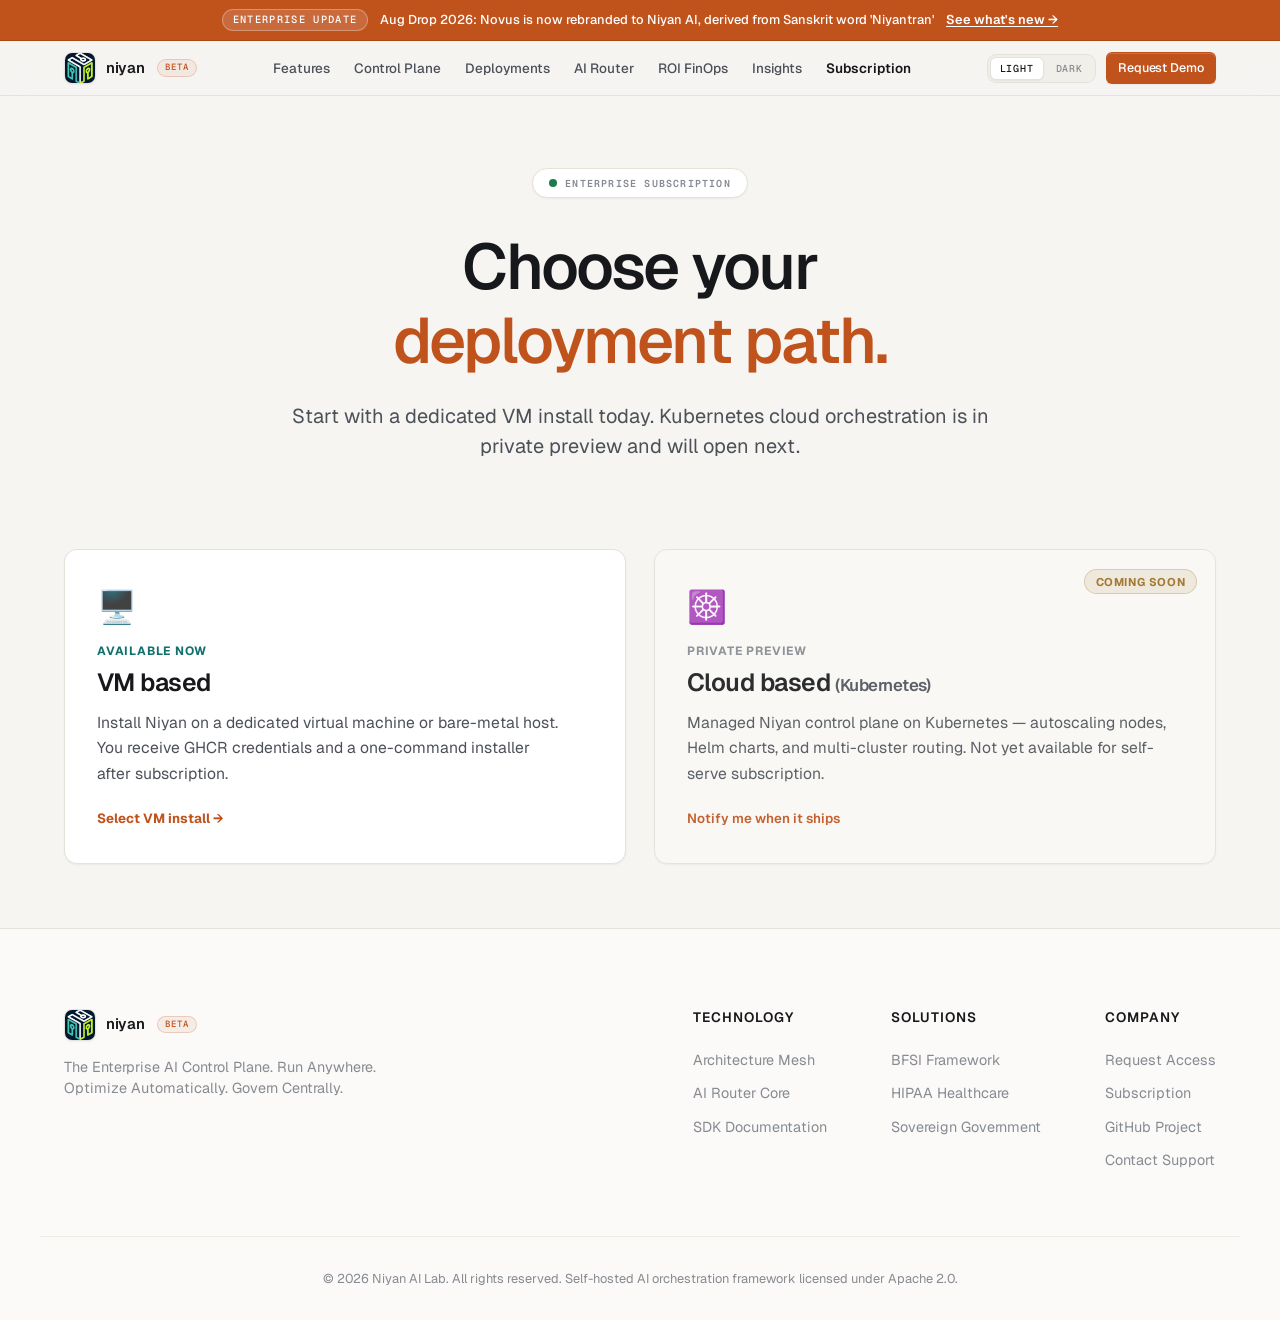
==== commit 7c36061b: "Apply Instrument light/dark theme with cube logo and Beta brand. Co-authored-by: Cursor <cursoragent" ====
--- a/subscription.html
+++ b/subscription.html
@@ -1,5 +1,5 @@
 <!DOCTYPE html>
-<html lang="en">
+<html lang="en" data-theme="light">
 
 <head>
   <meta charset="UTF-8">
@@ -7,19 +7,34 @@
   <meta name="description"
     content="Subscribe to Niyan AI. Choose a VM-based install today, or join the waitlist for Kubernetes cloud deployments.">
   <title>Subscription | Niyan AI</title>
+  <script>
+    (function () {
+      try {
+        var t = localStorage.getItem('niyan-theme');
+        if (t !== 'light' && t !== 'dark') {
+          t = window.matchMedia('(prefers-color-scheme: dark)').matches ? 'dark' : 'light';
+        }
+        document.documentElement.setAttribute('data-theme', t);
+      } catch (e) {
+        document.documentElement.setAttribute('data-theme', 'light');
+      }
+    })();
+  </script>
 
   <link rel="preconnect" href="https://fonts.googleapis.com">
   <link rel="preconnect" href="https://fonts.gstatic.com" crossorigin>
-  <link href="https://fonts.googleapis.com/css2?family=Public+Sans:ital,wght@0,100..900;1,100..900&display=swap"
+  <link href="https://fonts.googleapis.com/css2?family=Geist:wght@400;500;600;700&family=Geist+Mono:wght@400;500&display=swap"
     rel="stylesheet">
 
   <link rel="stylesheet" href="styles.css">
 </head>
 
 <body class="subscription-page">
-  <div class="bg-grid" aria-hidden="true"></div>
-  <div class="bg-orb bg-orb-1" aria-hidden="true"></div>
-  <div class="bg-orb bg-orb-2" aria-hidden="true"></div>
+  <div class="atmosphere atmosphere--shell" aria-hidden="true">
+    <div class="atmosphere-grid"></div>
+    <div class="atmosphere-light"></div>
+    <div class="atmosphere-grain"></div>
+  </div>
 
   <div class="sticky-header-wrapper">
     <div class="top-banner">
@@ -31,7 +46,9 @@
     <header class="main-header">
       <div class="header-container">
         <a href="index.html" class="logo-container" id="nav-logo">
-          <span class="logo-text">niyan<span class="logo-accent"> AI</span></span>
+          <img src="niyan_cube_logo.jpg" alt="" class="logo-image" width="32" height="32">
+          <span class="logo-text">niyan</span>
+          <span class="logo-beta">Beta</span>
         </a>
 
         <nav class="main-nav" aria-label="Main Navigation">
@@ -47,6 +64,10 @@
         </nav>
 
         <div class="header-cta">
+          <div class="theme-switch" role="group" aria-label="Color theme">
+            <button type="button" class="theme-switch-btn" data-theme-set="light" aria-pressed="true">Light</button>
+            <button type="button" class="theme-switch-btn" data-theme-set="dark" aria-pressed="false">Dark</button>
+          </div>
           <a href="index.html#register-beta" class="btn btn-primary btn-sm">Request Demo</a>
         </div>
       </div>
@@ -179,7 +200,9 @@
     <div class="container footer-container">
       <div class="footer-left">
         <a href="index.html" class="logo-container">
-          <span class="logo-text">niyan<span class="logo-accent"> AI</span></span>
+          <img src="niyan_cube_logo.jpg" alt="" class="logo-image" width="32" height="32">
+          <span class="logo-text">niyan</span>
+          <span class="logo-beta">Beta</span>
         </a>
         <p class="footer-tagline">The Enterprise AI Control Plane. Run Anywhere. Optimize Automatically. Govern
           Centrally.</p>
@@ -220,6 +243,7 @@
     </div>
   </footer>
 
+  <script src="theme.js"></script>
   <script src="subscription.js"></script>
 </body>
 
--- a/styles.css
+++ b/styles.css
@@ -1,35 +1,140 @@
 /* ==========================================================================
-   Niyan AI Design System & Stylesheet
+   Niyan Portal — Instrument theme
+   Warm paper, copper signal, mono labels, hairline structure.
+   Light and dark via [data-theme]. Content layout is unchanged.
    ========================================================================== */
 
-/* Variables & Base Custom Properties */
 :root {
-  --bg-primary: #ffffff;
-  --bg-secondary: #f8fafc;
-  --bg-card: #ffffff;
-  --border-color: #e2e8f0;
-  --border-focus: #4f46e5;
-  
-  --text-primary: #0f172a;
-  --text-secondary: #475569;
-  --text-muted: #94a3b8;
-  
-  --accent-cyan: #00e5ff;
-  --accent-cyan-text: #0e7490;
-  --accent-violet: #6366f1;
-  --accent-pink: #ec4899;
-  --accent-blue: #2563eb;
-  --accent-amber: #ea580c;
-  --success: #16a34a;
-  --danger: #dc2626;
-  
-  --font-display: 'Public Sans', -apple-system, BlinkMacSystemFont, sans-serif;
-  --font-body: 'Public Sans', -apple-system, BlinkMacSystemFont, sans-serif;
-  
-  --transition-smooth: all 0.3s cubic-bezier(0.4, 0, 0.2, 1);
-  --border-radius-lg: 20px;
-  --border-radius-md: 10px;
-  --shadow-glow: 0 10px 30px rgba(79, 70, 229, 0.05);
+  color-scheme: light;
+
+  --canvas: #f6f5f2;
+  --surface: #ffffff;
+  --surface-2: #faf9f6;
+  --surface-3: #f1efea;
+  --rail: #fbfaf8;
+
+  --ink: #17181b;
+  --ink-2: #4c5058;
+  --ink-3: #868a91;
+
+  --line: #e5e2db;
+  --line-soft: #eeebe5;
+  --line-strong: #d4d0c7;
+  --highlight: rgba(255, 255, 255, 0.9);
+
+  --accent: #c0521c;
+  --accent-hover: #a84616;
+  --accent-ink: #ffffff;
+  --accent-soft: rgba(192, 82, 28, 0.08);
+  --accent-line: rgba(192, 82, 28, 0.22);
+
+  --teal: #10706c;
+  --plum: #7a4a72;
+  --sand: #9a6b1f;
+  --success: #1c7a4b;
+  --danger: #b3271e;
+  --warn: #9a6b1f;
+
+  --ok-soft: rgba(28, 122, 75, 0.09);
+  --danger-soft: rgba(179, 39, 30, 0.08);
+
+  --shadow-sm: 0 1px 2px rgba(23, 24, 27, 0.05);
+  --shadow: 0 1px 2px rgba(23, 24, 27, 0.04), 0 6px 16px -6px rgba(23, 24, 27, 0.1);
+  --shadow-lg: 0 24px 60px -20px rgba(23, 24, 27, 0.28), 0 4px 12px rgba(23, 24, 27, 0.06);
+  --focus: rgba(192, 82, 28, 0.28);
+
+  --bg-primary: var(--canvas);
+  --bg-secondary: var(--surface-3);
+  --bg-card: var(--surface);
+  --border-color: var(--line);
+  --border-focus: var(--accent);
+  --text-primary: var(--ink);
+  --text-secondary: var(--ink-2);
+  --text-muted: var(--ink-3);
+  --input-bg: var(--surface);
+  --row-hover: rgba(23, 24, 27, 0.025);
+  --scrollbar: rgba(23, 24, 27, 0.18);
+
+  --accent-cyan: var(--teal);
+  --accent-cyan-text: var(--teal);
+  --accent-violet: var(--accent);
+  --accent-pink: var(--plum);
+  --accent-blue: var(--accent);
+  --accent-amber: var(--sand);
+
+  --font-display: "Geist", -apple-system, BlinkMacSystemFont, "Segoe UI", sans-serif;
+  --font-body: "Geist", -apple-system, BlinkMacSystemFont, "Segoe UI", sans-serif;
+  --font-mono: "Geist Mono", ui-monospace, SFMono-Regular, Menlo, monospace;
+
+  --ease: cubic-bezier(0.32, 0.72, 0, 1);
+  --ease-soft: cubic-bezier(0.4, 0, 0.2, 1);
+  --transition-smooth: background 220ms var(--ease-soft), color 220ms var(--ease-soft),
+    border-color 220ms var(--ease-soft), box-shadow 220ms var(--ease-soft),
+    transform 220ms var(--ease);
+  --border-radius-lg: 13px;
+  --border-radius-md: 9px;
+  --r-sm: 6px;
+  --r: 9px;
+  --r-lg: 13px;
+  --shadow-glow: var(--shadow);
+}
+
+html[data-theme="dark"] {
+  color-scheme: dark;
+
+  --canvas: #0b0b0d;
+  --surface: #141416;
+  --surface-2: #191a1d;
+  --surface-3: #202124;
+  --rail: #0f0f11;
+
+  --ink: #f2f1ee;
+  --ink-2: #b3b2ad;
+  --ink-3: #7e7f85;
+
+  --line: rgba(242, 241, 238, 0.1);
+  --line-soft: rgba(242, 241, 238, 0.06);
+  --line-strong: rgba(242, 241, 238, 0.18);
+  --highlight: rgba(255, 255, 255, 0.06);
+
+  --accent: #e8813f;
+  --accent-hover: #f2955a;
+  --accent-ink: #17110c;
+  --accent-soft: rgba(232, 129, 63, 0.13);
+  --accent-line: rgba(232, 129, 63, 0.3);
+
+  --teal: #48b3ab;
+  --plum: #b489ac;
+  --sand: #d3a24d;
+  --success: #4cb37a;
+  --danger: #e8695f;
+  --warn: #d3a24d;
+
+  --ok-soft: rgba(76, 179, 122, 0.14);
+  --danger-soft: rgba(232, 105, 95, 0.13);
+
+  --shadow-sm: 0 1px 2px rgba(0, 0, 0, 0.5);
+  --shadow: 0 1px 2px rgba(0, 0, 0, 0.5), 0 8px 24px -10px rgba(0, 0, 0, 0.7);
+  --shadow-lg: 0 30px 70px -24px rgba(0, 0, 0, 0.85), 0 4px 14px rgba(0, 0, 0, 0.5);
+  --focus: rgba(232, 129, 63, 0.35);
+  --row-hover: rgba(242, 241, 238, 0.035);
+  --scrollbar: rgba(242, 241, 238, 0.2);
+
+  --bg-primary: var(--canvas);
+  --bg-secondary: var(--surface-3);
+  --bg-card: var(--surface);
+  --border-color: var(--line);
+  --border-focus: var(--accent);
+  --text-primary: var(--ink);
+  --text-secondary: var(--ink-2);
+  --text-muted: var(--ink-3);
+  --input-bg: var(--surface);
+  --accent-cyan: var(--teal);
+  --accent-cyan-text: var(--teal);
+  --accent-violet: var(--accent);
+  --accent-pink: var(--plum);
+  --accent-blue: var(--accent);
+  --accent-amber: var(--sand);
 }
 
 /* Reset & Global Base Defaults */
@@ -42,15 +147,25 @@
 html {
   scroll-behavior: smooth;
   font-size: 16px;
+  background-color: var(--canvas);
+  color-scheme: light;
+}
+
+html[data-theme="dark"] {
+  color-scheme: dark;
 }
 
 body {
-  background-color: var(--bg-primary);
-  color: var(--text-primary);
+  background-color: var(--canvas);
+  color: var(--ink);
   font-family: var(--font-body);
-  line-height: 1.6;
+  font-size: 14px;
+  line-height: 1.5;
   overflow-x: hidden;
   position: relative;
+  -webkit-font-smoothing: antialiased;
+  -moz-osx-font-smoothing: grayscale;
+  transition: background-color 400ms var(--ease-soft), color 400ms var(--ease-soft);
 }
 
 .container {
@@ -60,18 +175,18 @@
   padding-inline: 1.5rem;
 }
 
-/* Typography settings */
 h1, h2, h3, h4, h5, h6 {
   font-family: var(--font-display);
-  font-weight: 700;
+  font-weight: 600;
+  letter-spacing: -0.022em;
   line-height: 1.25;
-  color: var(--text-primary);
-  text-wrap: balance; /* Balanced headings */
+  color: var(--ink);
+  text-wrap: balance;
 }
 
 p, li, blockquote {
-  color: var(--text-secondary);
-  text-wrap: pretty; /* Prevents orphans on body text */
+  color: var(--ink-2);
+  text-wrap: pretty;
 }
 
 a {
@@ -80,50 +195,75 @@
   transition: var(--transition-smooth);
 }
 
-/* Gradient text utility */
+::selection {
+  background: var(--accent-soft);
+  color: var(--ink);
+}
+
 .text-gradient {
-  background: linear-gradient(135deg, var(--accent-violet) 0%, var(--accent-cyan) 50%, var(--accent-pink) 100%);
-  -webkit-background-clip: text;
-  -webkit-text-fill-color: transparent;
-  background-clip: text;
-}
-
-/* Background Grid Overlay */
-.bg-grid {
+  color: var(--accent);
+  background: none;
+  -webkit-text-fill-color: unset;
+  background-clip: unset;
+}
+
+.atmosphere {
   position: absolute;
   inset: 0;
-  background-image: radial-gradient(var(--border-color) 1px, transparent 1px);
-  background-size: 24px 24px;
-  background-position: center;
-  mask-image: radial-gradient(ellipse at center, black, transparent 80%);
-  -webkit-mask-image: radial-gradient(ellipse at center, black, transparent 80%);
+  overflow: hidden;
+  pointer-events: none;
+  z-index: 0;
+}
+
+.atmosphere--shell {
+  position: fixed;
   z-index: -1;
-  pointer-events: none;
-  opacity: 0.7;
-}
-
-/* Clean, soft glow blobs */
+}
+
+.atmosphere-grid {
+  position: absolute;
+  inset: 0;
+  background-image: linear-gradient(var(--line-soft) 1px, transparent 1px),
+    linear-gradient(90deg, var(--line-soft) 1px, transparent 1px);
+  background-size: 64px 64px;
+  mask-image: radial-gradient(ellipse 80% 60% at 50% 0%, #000 10%, transparent 75%);
+  opacity: 0.8;
+}
+
+.atmosphere-light {
+  position: absolute;
+  top: -30%;
+  right: -10%;
+  width: 60vw;
+  height: 60vw;
+  border-radius: 50%;
+  background: radial-gradient(circle, var(--accent-soft) 0%, transparent 62%);
+  filter: blur(40px);
+  animation: lightDrift 40s var(--ease-soft) infinite;
+}
+
+.atmosphere-grain {
+  position: absolute;
+  inset: 0;
+  opacity: 0.5;
+  mix-blend-mode: multiply;
+  background-image: url("data:image/svg+xml,%3Csvg xmlns='http://www.w3.org/2000/svg' viewBox='0 0 200 200'%3E%3Cfilter id='n'%3E%3CfeTurbulence type='fractalNoise' baseFrequency='0.8' numOctaves='4'/%3E%3C/filter%3E%3Crect width='100%25' height='100%25' filter='url(%23n)' opacity='0.35'/%3E%3C/svg%3E");
+  background-size: 150px 150px;
+}
+
+[data-theme="dark"] .atmosphere-grain {
+  mix-blend-mode: soft-light;
+  opacity: 0.35;
+}
+
+@keyframes lightDrift {
+  0%, 100% { transform: translate3d(0, 0, 0) scale(1); }
+  50% { transform: translate3d(-6%, 8%, 0) scale(1.12); }
+}
+
+.bg-grid,
 .bg-orb {
-  position: absolute;
-  width: 40vw;
-  height: 40vw;
-  border-radius: 50%;
-  filter: blur(120px);
-  z-index: -1;
-  opacity: 0.08;
-  pointer-events: none;
-}
-
-.bg-orb-1 {
-  background: radial-gradient(circle, var(--accent-violet) 0%, transparent 70%);
-  top: -10%;
-  right: -5%;
-}
-
-.bg-orb-2 {
-  background: radial-gradient(circle, var(--accent-cyan) 0%, transparent 70%);
-  top: 50%;
-  left: -10%;
+  display: none;
 }
 
 /* Sticky Header & Banner Wrapper */
@@ -136,66 +276,51 @@
 
 /* Animated Gradient Top Announcement Banner */
 .top-banner {
-  background: linear-gradient(-45deg, var(--accent-violet), var(--accent-cyan), var(--accent-pink), var(--accent-violet));
-  background-size: 400% 400%;
-  animation: bannerGradientShift 12s ease infinite;
-  color: #ffffff;
-  padding-block: 0.65rem;
+  background: var(--accent);
+  color: var(--accent-ink);
+  padding-block: 0.55rem;
   text-align: center;
-  font-size: 0.85rem;
+  font-size: 0.8rem;
   font-weight: 500;
   display: flex;
   justify-content: center;
   align-items: center;
   gap: 0.75rem;
-  border-bottom: 1px solid rgba(255, 255, 255, 0.1);
-}
-
-@keyframes bannerGradientShift {
-  0% {
-    background-position: 0% 50%;
-  }
-  50% {
-    background-position: 100% 50%;
-  }
-  100% {
-    background-position: 0% 50%;
-  }
+  border-bottom: 1px solid var(--accent-hover);
 }
 
 .banner-badge {
-  background: rgba(255, 255, 255, 0.18);
-  border: 1px solid rgba(255, 255, 255, 0.3);
-  color: #ffffff;
+  background: color-mix(in srgb, var(--accent-ink) 14%, transparent);
+  border: 1px solid color-mix(in srgb, var(--accent-ink) 28%, transparent);
+  color: var(--accent-ink);
   padding: 0.15rem 0.6rem;
-  font-size: 0.7rem;
+  font-family: var(--font-mono);
+  font-size: 0.65rem;
+  font-weight: 500;
+  text-transform: uppercase;
+  letter-spacing: 0.13em;
+  border-radius: 9999px;
+}
+
+.banner-link {
+  color: var(--accent-ink);
   font-weight: 600;
-  text-transform: uppercase;
-  letter-spacing: 0.75px;
-  border-radius: 9999px;
-}
-
-.banner-link {
-  color: #ffffff;
-  font-weight: 700;
   text-decoration: underline;
+  text-underline-offset: 2px;
   cursor: pointer;
-  transition: var(--transition-smooth);
 }
 
 .banner-link:hover {
   opacity: 0.85;
 }
 
-/* Header & Navigation Styles */
 .main-header {
   position: relative;
-  background-color: rgba(255, 255, 255, 0.8);
-  backdrop-filter: blur(12px);
-  -webkit-backdrop-filter: blur(12px);
-  border-bottom: 1px solid var(--border-color);
-  padding-block: 1rem;
-  box-shadow: 0 1px 3px rgba(0, 0, 0, 0.02);
+  background-color: color-mix(in srgb, var(--canvas) 82%, transparent);
+  backdrop-filter: blur(14px) saturate(1.4);
+  -webkit-backdrop-filter: blur(14px) saturate(1.4);
+  border-bottom: 1px solid var(--line);
+  padding-block: 0.7rem;
 }
 
 .header-container {
@@ -205,107 +330,177 @@
   max-width: 1200px;
   margin-inline: auto;
   padding-inline: 1.5rem;
+  gap: 1rem;
 }
 
 .logo-container {
   display: flex;
   align-items: center;
-  gap: 0.6rem;
+  gap: 10px;
   font-family: var(--font-display);
-  font-weight: 800;
-  font-size: 1.4rem;
-  letter-spacing: -0.5px;
+  font-weight: 600;
+  font-size: 15px;
+  letter-spacing: -0.02em;
 }
 
 .logo-image {
-  height: 34px;
-  width: 34px;
+  height: 32px;
+  width: 32px;
   object-fit: cover;
   border-radius: 8px;
-  box-shadow: 0 0 12px rgba(99, 102, 241, 0.4);
-  border: 1.5px solid rgba(99, 102, 241, 0.3);
-  transition: var(--transition-smooth);
+  border: 1px solid var(--line);
+  box-shadow: var(--shadow-sm);
+  flex: none;
 }
 
 .logo-container:hover .logo-image {
-  transform: scale(1.08);
-  box-shadow: 0 0 16px rgba(0, 229, 255, 0.6);
-  border-color: rgba(0, 229, 255, 0.5);
-}
-
-.logo-accent {
-  color: var(--accent-cyan-text);
+  transform: none;
+  box-shadow: var(--shadow-sm);
+  border-color: var(--line-strong);
+}
+
+.logo-text {
+  color: var(--ink);
+}
+
+.logo-beta {
+  display: inline-flex;
+  align-items: center;
+  margin-left: 2px;
+  padding: 2px 7px;
+  border-radius: 999px;
+  border: 1px solid var(--accent-line);
+  background: var(--accent-soft);
+  color: var(--accent);
+  font-family: var(--font-mono);
+  font-size: 9px;
+  font-weight: 500;
+  letter-spacing: 0.12em;
+  text-transform: uppercase;
+  line-height: 1.3;
+}
+
+.header-cta {
+  display: flex;
+  align-items: center;
+  gap: 10px;
+  flex: none;
+}
+
+.theme-switch {
+  display: inline-flex;
+  padding: 2px;
+  gap: 2px;
+  border: 1px solid var(--line);
+  border-radius: var(--r);
+  background: var(--surface-3);
+}
+
+.theme-switch-btn {
+  appearance: none;
+  margin: 0;
+  border: 1px solid transparent;
+  border-radius: var(--r-sm);
+  background: transparent;
+  color: var(--ink-3);
+  padding: 4px 9px;
+  font-family: var(--font-mono);
+  font-size: 10px;
+  font-weight: 500;
+  letter-spacing: 0.08em;
+  text-transform: uppercase;
+  box-shadow: none;
+  cursor: pointer;
+  min-height: 0;
+}
+
+.theme-switch-btn:hover {
+  background: transparent;
+  color: var(--ink);
+  transform: none;
+  box-shadow: none;
+}
+
+.theme-switch-btn.is-active {
+  background: var(--surface);
+  color: var(--ink);
+  border-color: var(--line);
+  box-shadow: var(--shadow-sm);
 }
 
 .main-nav ul {
   display: flex;
   list-style: none;
-  gap: 2rem;
+  gap: 1.5rem;
 }
 
 .nav-link {
-  font-size: 0.95rem;
+  font-size: 13.5px;
   font-weight: 500;
-  color: var(--text-secondary);
+  color: var(--ink-2);
 }
 
 .nav-link:hover, .nav-link:focus-visible {
-  color: var(--accent-cyan-text);
-  text-shadow: 0 0 8px rgba(14, 116, 144, 0.2);
+  color: var(--ink);
+  text-shadow: none;
   outline: none;
 }
 
 .nav-link.active {
-  color: var(--accent-cyan-text);
+  color: var(--ink);
   font-weight: 600;
 }
 
-/* Buttons */
 .btn {
   display: inline-flex;
   align-items: center;
   justify-content: center;
-  font-family: var(--font-display);
-  font-weight: 600;
-  border-radius: 9999px;
-  padding: 0.8rem 2.2rem;
-  font-size: 0.95rem;
+  gap: 6px;
+  font-family: var(--font-body);
+  font-weight: 520;
+  letter-spacing: -0.005em;
+  border-radius: var(--r-sm);
+  padding: 7px 13px;
+  font-size: 13px;
   cursor: pointer;
-  transition: var(--transition-smooth);
+  transition: background 160ms var(--ease-soft), transform 160ms var(--ease),
+    box-shadow 160ms var(--ease-soft), border-color 160ms var(--ease-soft),
+    color 160ms var(--ease-soft);
   border: 1px solid transparent;
-  min-height: 48px;
+  min-height: 38px;
 }
 
 .btn-sm {
-  padding: 0.5rem 1.4rem;
-  font-size: 0.85rem;
-  min-height: 38px;
+  padding: 5px 11px;
+  font-size: 12.5px;
+  min-height: 32px;
 }
 
 .btn-primary {
-  background: linear-gradient(135deg, var(--accent-violet) 0%, #1e1b4b 100%);
-  color: #ffffff;
-  font-weight: 600;
-  box-shadow: 0 4px 14px rgba(79, 70, 229, 0.15);
+  background: var(--accent);
+  color: var(--accent-ink);
+  box-shadow: var(--shadow-sm), inset 0 1px 0 rgba(255, 255, 255, 0.18);
 }
 
 .btn-primary:hover {
-  transform: translateY(-1.5px);
-  box-shadow: 0 6px 20px rgba(79, 70, 229, 0.3);
-  background: linear-gradient(135deg, var(--accent-violet) 0%, #0f172a 100%);
+  transform: translateY(-1px);
+  background: var(--accent-hover);
+  box-shadow: var(--shadow), inset 0 1px 0 rgba(255, 255, 255, 0.2);
 }
 
 .btn-secondary {
-  background: #ffffff;
-  color: var(--text-primary);
-  border: 1px solid var(--border-color);
-  box-shadow: 0 1px 2px rgba(0, 0, 0, 0.02);
+  background: var(--surface);
+  color: var(--ink-2);
+  border: 1px solid var(--line);
+  box-shadow: var(--shadow-sm);
+  font-weight: 500;
 }
 
 .btn-secondary:hover {
-  background: var(--bg-secondary);
-  border-color: var(--accent-violet);
-  transform: translateY(-1.5px);
+  background: var(--surface-2);
+  color: var(--ink);
+  border-color: var(--line-strong);
+  transform: translateY(-1px);
 }
 
 .btn-block {
@@ -1460,6 +1655,15 @@
 @media (max-width: 600px) {
   html {
     font-size: 15px;
+  }
+
+  .header-cta .btn {
+    display: none;
+  }
+
+  .top-banner {
+    flex-wrap: wrap;
+    padding-inline: 0.75rem;
   }
   
   .hero-title {
@@ -2485,3 +2689,529 @@
   }
 }
 
+/* ==========================================================================
+   Instrument restyle — theme-aware surfaces, copper signal, hairlines
+   ========================================================================== */
+
+.hero-section,
+.features-section,
+.control-plane-section,
+.architecture-section,
+.deployments-section,
+.router-demo-section,
+.calculator-section,
+.code-compare-section,
+.sectors-section,
+.insights-section,
+.register-section,
+.main-footer,
+.subscription-page main {
+  position: relative;
+  z-index: 1;
+}
+
+.hero-badge {
+  background: var(--surface);
+  border: 1px solid var(--line);
+  box-shadow: var(--shadow-sm);
+}
+
+.badge-dot {
+  background-color: var(--success);
+  animation: breathe 2.6s var(--ease-soft) infinite;
+}
+
+.badge-text {
+  font-family: var(--font-mono);
+  font-size: 10px;
+  letter-spacing: 0.12em;
+  color: var(--ink-3);
+}
+
+.hero-title {
+  letter-spacing: -0.03em;
+  font-weight: 560;
+}
+
+.hero-actions .btn {
+  padding: 10px 16px;
+  font-size: 13.5px;
+  min-height: 42px;
+}
+
+.terminal-container {
+  background: var(--surface);
+  border: 1px solid var(--line);
+  border-radius: var(--r-lg);
+  box-shadow: var(--shadow);
+}
+
+.terminal-header {
+  background: var(--surface-2);
+  border-bottom: 1px solid var(--line);
+}
+
+.terminal-title {
+  color: var(--ink-3);
+  font-family: var(--font-mono);
+}
+
+.terminal-body {
+  background: var(--surface);
+  font-family: var(--font-mono);
+  font-size: 12.5px;
+}
+
+.terminal-line {
+  color: var(--ink);
+}
+
+.output-line {
+  color: var(--ink-3);
+}
+
+.success-line {
+  color: var(--success);
+}
+
+.features-section,
+.router-demo-section,
+.code-compare-section,
+.register-section,
+.control-plane-section,
+.deployments-section {
+  background: transparent;
+}
+
+.feature-card,
+.router-card,
+.calculator-card,
+.sector-card,
+.deploy-card,
+.insight-card,
+.plan-card,
+.register-form-card,
+.install-card,
+.arch-visualizer-card,
+.control-plane-display,
+.deploy-action-box {
+  background: var(--surface);
+  border: 1px solid var(--line);
+  box-shadow: var(--shadow-sm);
+  border-radius: var(--r-lg);
+}
+
+.feature-card:hover,
+.sector-card:hover,
+.deploy-card:hover,
+.insight-card:hover,
+.plan-card:hover,
+.plan-card:focus-visible {
+  border-color: var(--line-strong);
+  box-shadow: var(--shadow);
+  transform: translateY(-1px);
+}
+
+.plan-card--selected {
+  border-color: var(--accent-line);
+  background: var(--accent-soft);
+  box-shadow: var(--shadow-sm);
+}
+
+.plan-card--soon {
+  background: var(--surface-2);
+  opacity: 0.9;
+}
+
+.plan-card--soon:hover,
+.plan-card--soon:focus-visible {
+  transform: none;
+  border-color: var(--line);
+  box-shadow: var(--shadow-sm);
+}
+
+.coming-soon-badge {
+  background: color-mix(in srgb, var(--warn) 12%, transparent);
+  color: var(--warn);
+  border-color: color-mix(in srgb, var(--warn) 28%, transparent);
+}
+
+.form-select,
+.form-control {
+  background-color: var(--input-bg);
+  border: 1px solid var(--line);
+  border-radius: var(--r-sm);
+  color: var(--ink);
+  min-height: 40px;
+  font-size: 13.5px;
+  font-family: var(--font-body);
+}
+
+.form-select:focus,
+.form-control:focus {
+  border-color: var(--accent);
+  box-shadow: 0 0 0 3px var(--focus);
+}
+
+.checkbox-checkmark {
+  background-color: var(--surface);
+  border: 1px solid var(--line);
+}
+
+.checkbox-container:hover input ~ .checkbox-checkmark {
+  border-color: var(--accent);
+}
+
+.checkbox-container input:checked ~ .checkbox-checkmark {
+  background-color: var(--accent);
+  border-color: var(--accent);
+}
+
+.checkbox-checkmark::after {
+  border-color: var(--accent-ink);
+}
+
+.slider-val,
+.ratio-display {
+  color: var(--accent);
+  font-family: var(--font-mono);
+  font-size: 12px;
+}
+
+.simulator-console {
+  background: var(--surface-2);
+  border: 1px solid var(--line);
+  box-shadow: none;
+  font-family: var(--font-mono);
+}
+
+.log-line {
+  color: var(--ink-2);
+}
+
+.text-violet {
+  color: var(--plum);
+}
+
+.routing-result-panel,
+.arch-description-box,
+.roi-metric-highlight,
+.calc-sub-box,
+.stat-box,
+.platform-badge {
+  background: var(--surface-2);
+  border: 1px solid var(--line-soft);
+}
+
+.roi-metric-highlight {
+  border-style: dashed;
+  border-color: var(--accent-line);
+  background: var(--accent-soft);
+}
+
+.current-bar {
+  background: var(--line-strong);
+}
+
+.novus-bar {
+  background: var(--accent);
+  box-shadow: none;
+}
+
+.chart-bar-wrapper {
+  background: var(--surface-3);
+}
+
+.code-box {
+  background: var(--surface-2);
+  border: 1px solid var(--line);
+  border-radius: var(--r-lg);
+}
+
+.code-box.active-code {
+  border-color: var(--accent-line);
+  box-shadow: var(--shadow-sm);
+}
+
+.code-box-header {
+  border-bottom: 1px solid var(--line);
+}
+
+.code-content {
+  color: var(--ink-2);
+  font-family: var(--font-mono);
+}
+
+.code-keyword { color: var(--danger); }
+.code-function { color: var(--plum); }
+.code-string { color: var(--teal); }
+.code-comment { color: var(--ink-3); }
+
+.badge {
+  font-family: var(--font-mono);
+  font-size: 10.5px;
+  letter-spacing: 0.04em;
+  border: 1px solid var(--line);
+}
+
+.badge-danger {
+  background: var(--danger-soft);
+  color: var(--danger);
+  border-color: color-mix(in srgb, var(--danger) 26%, transparent);
+}
+
+.badge-success {
+  background: var(--ok-soft);
+  color: var(--success);
+  border-color: color-mix(in srgb, var(--success) 26%, transparent);
+}
+
+.badge-accent {
+  background: var(--accent-soft);
+  color: var(--accent);
+  border-color: var(--accent-line);
+}
+
+.cp-display-tag {
+  background: var(--accent-soft);
+  color: var(--accent);
+  font-family: var(--font-mono);
+  letter-spacing: 0.12em;
+}
+
+.arch-tab-btn,
+.cp-tab-btn,
+.insights-tab-btn {
+  background: var(--surface);
+  border: 1px solid var(--line);
+  color: var(--ink-2);
+  box-shadow: var(--shadow-sm);
+}
+
+.arch-tab-btn:hover,
+.cp-tab-btn:hover,
+.insights-tab-btn:hover {
+  border-color: var(--line-strong);
+  color: var(--ink);
+  background: var(--surface-2);
+}
+
+.arch-tab-btn.active,
+.cp-tab-btn.active {
+  border-color: var(--accent-line);
+  background: var(--accent-soft);
+  color: var(--ink);
+  box-shadow: var(--shadow-sm);
+}
+
+.insights-tab-btn.active {
+  background: var(--accent);
+  border-color: var(--accent);
+  color: var(--accent-ink);
+  box-shadow: var(--shadow-sm);
+}
+
+.cp-tab-btn::before {
+  background: var(--accent);
+}
+
+.cp-visual-panel {
+  background: var(--surface-2);
+  border: 1px solid var(--line);
+}
+
+.circular-gauge {
+  background: conic-gradient(var(--teal) 0deg 280deg, var(--surface-3) 280deg 360deg);
+}
+
+.circular-gauge::after {
+  background: var(--surface);
+}
+
+.eval-chart-bar {
+  background: linear-gradient(180deg, var(--accent) 0%, color-mix(in srgb, var(--accent) 35%, transparent) 100%);
+}
+
+.mesh-node {
+  background: var(--surface);
+  border-color: var(--teal);
+  color: var(--ink);
+  box-shadow: var(--shadow-sm);
+}
+
+.mesh-node.source {
+  border-color: var(--accent);
+}
+
+.mesh-line {
+  background: linear-gradient(90deg, var(--accent), var(--teal));
+}
+
+.mesh-pulse {
+  background: var(--surface);
+  box-shadow: 0 0 8px var(--accent);
+}
+
+.cluster-dot.active {
+  background: var(--accent);
+  box-shadow: none;
+}
+
+.trust-icon {
+  background-color: var(--ok-soft);
+  color: var(--success);
+}
+
+.modal-overlay,
+.insight-drawer-overlay {
+  background: color-mix(in srgb, var(--canvas) 55%, transparent);
+  backdrop-filter: blur(6px) saturate(1.1);
+}
+
+.modal-content {
+  background: var(--surface);
+  border: 1px solid var(--line);
+  box-shadow: var(--shadow-lg);
+}
+
+.modal-close,
+.btn-close-drawer,
+.btn-copy-cmd {
+  background: none;
+  border: 0;
+  box-shadow: none;
+  color: var(--ink-3);
+}
+
+.modal-icon {
+  background-color: var(--ok-soft);
+  border: 1px solid color-mix(in srgb, var(--success) 26%, transparent);
+}
+
+.insight-drawer {
+  background: var(--surface);
+  border-left: 1px solid var(--line);
+}
+
+.insight-drawer-header {
+  background: var(--surface-2);
+}
+
+.drawer-brand {
+  font-size: 14px;
+}
+
+.drawer-text pre {
+  background: var(--surface-2);
+  border: 1px solid var(--line);
+  color: var(--ink-2);
+}
+
+.drawer-text blockquote {
+  border-left-color: var(--accent);
+  background: var(--accent-soft);
+}
+
+.insight-card-image-placeholder {
+  background: var(--surface-3);
+  border-bottom: 1px solid var(--line);
+}
+
+.insight-card-image-placeholder::after {
+  display: none;
+}
+
+.insight-card-link,
+.plan-cta,
+.arch-box-title {
+  color: var(--accent);
+}
+
+.main-footer {
+  background: var(--rail);
+  border-top: 1px solid var(--line);
+  color: var(--ink-2);
+}
+
+.main-footer .logo-text,
+.main-footer .footer-col h4 {
+  color: var(--ink);
+}
+
+.main-footer p,
+.main-footer li,
+.main-footer a {
+  color: var(--ink-3);
+}
+
+.main-footer a:hover,
+.footer-col a:hover {
+  color: var(--accent);
+}
+
+.footer-bottom {
+  border-top: 1px solid var(--line-soft);
+  color: var(--ink-3);
+}
+
+.register-form-card {
+  box-shadow: var(--shadow);
+}
+
+.deploy-cmd-widget {
+  background: var(--surface);
+  border: 1px solid var(--line);
+}
+
+.deploy-cmd-text {
+  color: var(--accent);
+  font-family: var(--font-mono);
+}
+
+.install-pre code {
+  color: var(--ink-2);
+}
+
+.panel-header,
+.calculator-header {
+  border-bottom-color: var(--line);
+}
+
+input:focus-visible,
+select:focus-visible,
+button:focus-visible,
+a:focus-visible {
+  outline: 2px solid var(--accent);
+  outline-offset: 2px;
+}
+
+::-webkit-scrollbar-track {
+  background: var(--canvas);
+}
+
+::-webkit-scrollbar-thumb {
+  background: var(--scrollbar);
+}
+
+::-webkit-scrollbar-thumb:hover {
+  background: var(--ink-3);
+}
+
+@keyframes breathe {
+  0%, 100% { box-shadow: 0 0 0 0 color-mix(in srgb, var(--success) 45%, transparent); }
+  55% { box-shadow: 0 0 0 4px transparent; }
+}
+
+@keyframes pulse-glow {
+  0% { transform: scale(0.95); box-shadow: 0 0 0 0 color-mix(in srgb, var(--success) 45%, transparent); }
+  70% { transform: scale(1); box-shadow: 0 0 0 8px transparent; }
+  100% { transform: scale(0.95); box-shadow: 0 0 0 0 transparent; }
+}
+
+@media (prefers-reduced-motion: reduce) {
+  .atmosphere-light,
+  .badge-dot {
+    animation: none;
+  }
+}
+
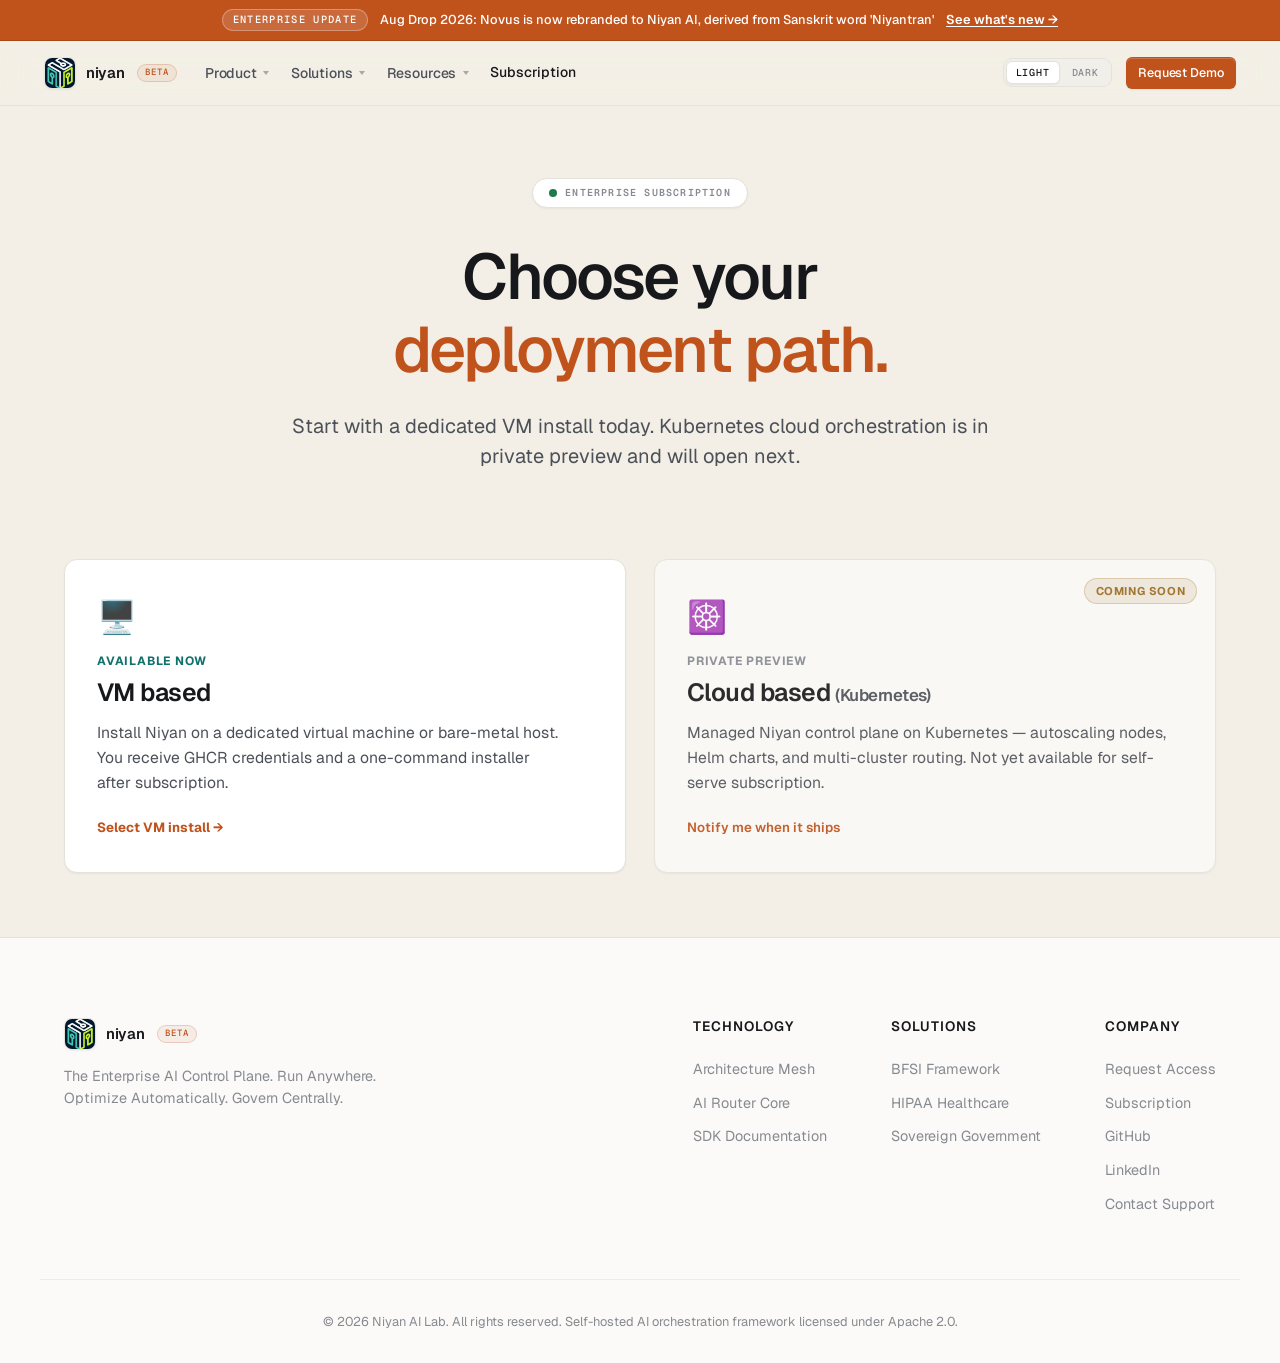
==== commit d388ef52: "Add product overview, hover nav, and public company links. Give visitors a local walkthrough, TrueFo" ====
--- a/subscription.html
+++ b/subscription.html
@@ -31,7 +31,7 @@
 
 <body class="subscription-page">
   <div class="atmosphere atmosphere--shell" aria-hidden="true">
-    <div class="atmosphere-grid"></div>
+    <div class="atmosphere-mosaic"></div>
     <div class="atmosphere-light"></div>
     <div class="atmosphere-grain"></div>
   </div>
@@ -52,14 +52,67 @@
         </a>
 
         <nav class="main-nav" aria-label="Main Navigation">
-          <ul>
-            <li><a href="index.html#features" class="nav-link">Features</a></li>
-            <li><a href="index.html#control-plane" class="nav-link">Control Plane</a></li>
-            <li><a href="index.html#deployments" class="nav-link">Deployments</a></li>
-            <li><a href="index.html#router-demo" class="nav-link">AI Router</a></li>
-            <li><a href="index.html#calculator" class="nav-link">ROI FinOps</a></li>
-            <li><a href="index.html#insights" class="nav-link">Insights</a></li>
-            <li><a href="subscription.html" class="nav-link active" aria-current="page">Subscription</a></li>
+          <ul class="nav-root">
+            <li class="nav-item has-menu">
+              <button type="button" class="nav-trigger" aria-expanded="false" aria-haspopup="true" aria-controls="nav-menu-product">
+                Product
+                <span class="nav-caret" aria-hidden="true"></span>
+              </button>
+              <div class="nav-menu" id="nav-menu-product">
+                <div class="nav-menu-col">
+                  <span class="nav-menu-heading">Gateway</span>
+                  <a href="index.html#overview">Overview</a>
+                  <a href="index.html#features">Features</a>
+                  <a href="index.html#control-plane">Control Plane</a>
+                </div>
+                <div class="nav-menu-col">
+                  <span class="nav-menu-heading">Deployment</span>
+                  <a href="index.html#architecture">Architecture</a>
+                  <a href="index.html#deployments">Deployments</a>
+                  <a href="index.html#code-compare">One API</a>
+                </div>
+              </div>
+            </li>
+            <li class="nav-item has-menu">
+              <button type="button" class="nav-trigger" aria-expanded="false" aria-haspopup="true" aria-controls="nav-menu-solutions">
+                Solutions
+                <span class="nav-caret" aria-hidden="true"></span>
+              </button>
+              <div class="nav-menu" id="nav-menu-solutions">
+                <div class="nav-menu-col">
+                  <span class="nav-menu-heading">By capability</span>
+                  <a href="index.html#router-demo">AI Router</a>
+                  <a href="index.html#calculator">ROI FinOps</a>
+                </div>
+                <div class="nav-menu-col">
+                  <span class="nav-menu-heading">By industry</span>
+                  <a href="index.html#sectors">Industries</a>
+                </div>
+              </div>
+            </li>
+            <li class="nav-item has-menu">
+              <button type="button" class="nav-trigger" aria-expanded="false" aria-haspopup="true" aria-controls="nav-menu-resources">
+                Resources
+                <span class="nav-caret" aria-hidden="true"></span>
+              </button>
+              <div class="nav-menu" id="nav-menu-resources">
+                <div class="nav-menu-col">
+                  <span class="nav-menu-heading">Learn</span>
+                  <a href="index.html#insights">Insights</a>
+                  <a href="index.html#overview">Product overview</a>
+                  <a href="https://github.com/niyan-lab" target="_blank" rel="noopener noreferrer">GitHub</a>
+                  <a href="https://www.linkedin.com/company/niyan-lab/" target="_blank" rel="noopener noreferrer">LinkedIn</a>
+                </div>
+                <div class="nav-menu-col">
+                  <span class="nav-menu-heading">Start</span>
+                  <a href="index.html#register-beta">Request access</a>
+                  <a href="subscription.html" aria-current="page">Subscription</a>
+                </div>
+              </div>
+            </li>
+            <li class="nav-item">
+              <a class="nav-trigger nav-trigger--link is-current" href="subscription.html" aria-current="page">Subscription</a>
+            </li>
           </ul>
         </nav>
 
@@ -230,8 +283,9 @@
           <ul>
             <li><a href="index.html#register-beta">Request Access</a></li>
             <li><a href="subscription.html">Subscription</a></li>
-            <li><a href="https://github.com" target="_blank" rel="noopener">GitHub Project</a></li>
-            <li><a href="#">Contact Support</a></li>
+            <li><a href="https://github.com/niyan-lab" target="_blank" rel="noopener noreferrer">GitHub</a></li>
+            <li><a href="https://www.linkedin.com/company/niyan-lab/" target="_blank" rel="noopener noreferrer">LinkedIn</a></li>
+            <li><a href="mailto:niyan@niyan.tech">Contact Support</a></li>
           </ul>
         </div>
       </div>
--- a/styles.css
+++ b/styles.css
@@ -7,7 +7,7 @@
 :root {
   color-scheme: light;
 
-  --canvas: #f6f5f2;
+  --canvas: #f3efe6;
   --surface: #ffffff;
   --surface-2: #faf9f6;
   --surface-3: #f1efea;
@@ -82,7 +82,7 @@
 html[data-theme="dark"] {
   color-scheme: dark;
 
-  --canvas: #0b0b0d;
+  --canvas: #16140f;
   --surface: #141416;
   --surface-2: #191a1d;
   --surface-3: #202124;
@@ -220,40 +220,69 @@
   z-index: -1;
 }
 
-.atmosphere-grid {
+.atmosphere-mosaic {
   position: absolute;
   inset: 0;
-  background-image: linear-gradient(var(--line-soft) 1px, transparent 1px),
-    linear-gradient(90deg, var(--line-soft) 1px, transparent 1px);
-  background-size: 64px 64px;
-  mask-image: radial-gradient(ellipse 80% 60% at 50% 0%, #000 10%, transparent 75%);
-  opacity: 0.8;
+  background-color: var(--canvas);
+  background-image:
+    linear-gradient(45deg, rgba(23, 24, 27, 0.055) 1px, transparent 1px),
+    linear-gradient(-45deg, rgba(23, 24, 27, 0.055) 1px, transparent 1px),
+    repeating-conic-gradient(
+      from 45deg at 50% 50%,
+      #fbf8f1 0deg 90deg,
+      #f3eee4 90deg 180deg,
+      #f7f2e8 180deg 270deg,
+      #efe9dc 270deg 360deg
+    );
+  background-size: 56px 56px, 56px 56px, 56px 56px;
+  background-position: 0 0, 0 0, 0 0;
 }
 
 .atmosphere-light {
   position: absolute;
-  top: -30%;
-  right: -10%;
-  width: 60vw;
-  height: 60vw;
+  top: -28%;
+  right: -8%;
+  width: 55vw;
+  height: 55vw;
   border-radius: 50%;
-  background: radial-gradient(circle, var(--accent-soft) 0%, transparent 62%);
-  filter: blur(40px);
+  background:
+    radial-gradient(circle at 35% 40%, rgba(192, 82, 28, 0.14) 0%, transparent 58%),
+    radial-gradient(circle at 70% 70%, rgba(16, 112, 108, 0.08) 0%, transparent 55%);
+  filter: blur(36px);
   animation: lightDrift 40s var(--ease-soft) infinite;
 }
 
 .atmosphere-grain {
   position: absolute;
   inset: 0;
-  opacity: 0.5;
+  opacity: 0.28;
   mix-blend-mode: multiply;
   background-image: url("data:image/svg+xml,%3Csvg xmlns='http://www.w3.org/2000/svg' viewBox='0 0 200 200'%3E%3Cfilter id='n'%3E%3CfeTurbulence type='fractalNoise' baseFrequency='0.8' numOctaves='4'/%3E%3C/filter%3E%3Crect width='100%25' height='100%25' filter='url(%23n)' opacity='0.35'/%3E%3C/svg%3E");
   background-size: 150px 150px;
 }
 
-[data-theme="dark"] .atmosphere-grain {
+html[data-theme="dark"] .atmosphere-mosaic {
+  background-image:
+    linear-gradient(45deg, rgba(242, 241, 238, 0.06) 1px, transparent 1px),
+    linear-gradient(-45deg, rgba(242, 241, 238, 0.06) 1px, transparent 1px),
+    repeating-conic-gradient(
+      from 45deg at 50% 50%,
+      #1c1a16 0deg 90deg,
+      #141310 90deg 180deg,
+      #1a1814 180deg 270deg,
+      #12110e 270deg 360deg
+    );
+}
+
+html[data-theme="dark"] .atmosphere-light {
+  background:
+    radial-gradient(circle at 35% 40%, rgba(232, 129, 63, 0.16) 0%, transparent 58%),
+    radial-gradient(circle at 70% 70%, rgba(72, 179, 171, 0.08) 0%, transparent 55%);
+}
+
+html[data-theme="dark"] .atmosphere-grain {
   mix-blend-mode: soft-light;
-  opacity: 0.35;
+  opacity: 0.28;
 }
 
 @keyframes lightDrift {
@@ -316,21 +345,21 @@
 
 .main-header {
   position: relative;
-  background-color: color-mix(in srgb, var(--canvas) 82%, transparent);
+  background-color: color-mix(in srgb, var(--canvas) 88%, transparent);
   backdrop-filter: blur(14px) saturate(1.4);
   -webkit-backdrop-filter: blur(14px) saturate(1.4);
   border-bottom: 1px solid var(--line);
-  padding-block: 0.7rem;
+  padding-block: 0;
 }
 
 .header-container {
   display: flex;
-  justify-content: space-between;
   align-items: center;
-  max-width: 1200px;
+  max-width: 1240px;
   margin-inline: auto;
   padding-inline: 1.5rem;
-  gap: 1rem;
+  gap: 1.75rem;
+  min-height: 64px;
 }
 
 .logo-container {
@@ -383,7 +412,9 @@
 .header-cta {
   display: flex;
   align-items: center;
-  gap: 10px;
+  justify-content: flex-end;
+  gap: 14px;
+  margin-inline-start: auto;
   flex: none;
 }
 
@@ -428,27 +459,164 @@
   box-shadow: var(--shadow-sm);
 }
 
-.main-nav ul {
+.main-nav {
+  flex: 1;
+  min-width: 0;
+}
+
+.main-nav .nav-root {
   display: flex;
   list-style: none;
-  gap: 1.5rem;
-}
-
-.nav-link {
-  font-size: 13.5px;
+  gap: 0.15rem 1.35rem;
+  align-items: center;
+}
+
+.nav-item {
+  position: relative;
+}
+
+.nav-trigger {
+  appearance: none;
+  display: inline-flex;
+  align-items: center;
+  gap: 0.4rem;
+  margin: 0;
+  border: 0;
+  border-radius: 0;
+  background: transparent;
+  padding: 1.15rem 0;
+  font-family: inherit;
+  font-size: 14px;
   font-weight: 500;
   color: var(--ink-2);
-}
-
-.nav-link:hover, .nav-link:focus-visible {
+  letter-spacing: -0.01em;
+  text-transform: none;
+  min-height: 0;
+  box-shadow: none;
+  cursor: pointer;
+}
+
+a.nav-trigger {
+  text-decoration: none;
+}
+
+.nav-trigger:hover,
+.nav-trigger:focus-visible,
+.nav-item.has-menu:hover .nav-trigger,
+.nav-item.has-menu:focus-within .nav-trigger,
+.nav-item.has-menu.is-open .nav-trigger,
+.nav-trigger.is-current {
   color: var(--ink);
-  text-shadow: none;
+  background: transparent;
+  border: 0;
   outline: none;
-}
-
-.nav-link.active {
+  transform: none;
+  box-shadow: none;
+}
+
+.nav-caret {
+  width: 0;
+  height: 0;
+  border-left: 3.5px solid transparent;
+  border-right: 3.5px solid transparent;
+  border-top: 4px solid currentColor;
+  opacity: 0.45;
+  transition: transform 160ms var(--ease);
+}
+
+.nav-item.has-menu:hover .nav-caret,
+.nav-item.has-menu:focus-within .nav-caret,
+.nav-item.has-menu.is-open .nav-caret {
+  transform: rotate(180deg);
+}
+
+.nav-menu {
+  position: absolute;
+  top: 100%;
+  left: 0;
+  z-index: 120;
+  display: flex;
+  min-width: 28rem;
+  margin: 0;
+  padding: 1.15rem 0.35rem 1.15rem 0.25rem;
+  background: var(--surface);
+  border: 1px solid var(--line);
+  border-radius: 12px;
+  box-shadow: var(--shadow-lg);
+  opacity: 0;
+  visibility: hidden;
+  pointer-events: none;
+  transform: translateY(8px);
+  transition: opacity 140ms var(--ease-soft), transform 140ms var(--ease), visibility 140ms;
+}
+
+#nav-menu-resources {
+  left: auto;
+  right: 0;
+}
+
+.nav-menu::before {
+  content: "";
+  position: absolute;
+  top: -18px;
+  left: 0;
+  right: 0;
+  height: 18px;
+}
+
+.nav-menu-col {
+  flex: 1;
+  min-width: 10.5rem;
+  padding: 0.1rem 1.15rem;
+}
+
+.nav-menu-col + .nav-menu-col {
+  border-left: 1px solid var(--line);
+}
+
+.nav-menu-heading {
+  display: block;
+  margin-bottom: 0.65rem;
+  font-family: var(--font-mono);
+  font-size: 10px;
+  font-weight: 500;
+  letter-spacing: 0.12em;
+  text-transform: uppercase;
+  color: var(--ink-3);
+}
+
+.nav-item.has-menu.is-open .nav-menu,
+.nav-item.has-menu:focus-within .nav-menu {
+  opacity: 1;
+  visibility: visible;
+  pointer-events: auto;
+  transform: translateY(0);
+}
+
+@media (hover: hover) and (pointer: fine) {
+  .nav-item.has-menu:hover .nav-menu {
+    opacity: 1;
+    visibility: visible;
+    pointer-events: auto;
+    transform: translateY(0);
+  }
+}
+
+.nav-menu a {
+  display: block;
+  padding: 0.42rem 0;
+  font-size: 14px;
+  font-weight: 500;
   color: var(--ink);
-  font-weight: 600;
+  white-space: nowrap;
+}
+
+.nav-menu a:hover,
+.nav-menu a:focus-visible,
+.nav-menu a[aria-current="page"] {
+  color: var(--accent);
+  background: transparent;
+  outline: none;
 }
 
 .btn {
@@ -635,6 +803,44 @@
 
 .success-line {
   color: #4ade80;
+}
+
+/* Product overview video */
+.overview-section {
+  padding-block: 2rem 4.5rem;
+}
+
+.overview-player {
+  margin: 0 auto;
+  max-width: 920px;
+}
+
+.overview-player-frame {
+  background: var(--surface);
+  border: 1px solid var(--line);
+  border-radius: var(--border-radius-lg);
+  overflow: hidden;
+  box-shadow: var(--shadow-lg);
+}
+
+.overview-player video {
+  display: block;
+  width: 100%;
+  height: auto;
+  aspect-ratio: 16 / 9;
+  background: #111214;
+}
+
+.overview-caption {
+  display: flex;
+  flex-wrap: wrap;
+  gap: 0.4rem 0.55rem;
+  justify-content: center;
+  margin-top: 0.9rem;
+  font-family: var(--font-mono);
+  font-size: 11px;
+  letter-spacing: 0.06em;
+  color: var(--ink-3);
 }
 
 /* Features / Gateway Grid */
@@ -1620,12 +1826,8 @@
 
 /* Responsive Media Queries */
 @media (max-width: 1100px) {
-  .main-nav ul {
-    gap: 1.1rem;
-  }
-
-  .nav-link {
-    font-size: 0.88rem;
+  .nav-trigger,
+  .nav-menu a {
     white-space: nowrap;
   }
 }
@@ -1638,17 +1840,27 @@
   
   .header-container {
     padding-inline: 1rem;
+    gap: 1rem;
   }
-  
-  .main-nav {
-    display: block;
-    overflow-x: auto;
-    max-width: min(58vw, 420px);
-    -webkit-overflow-scrolling: touch;
+
+  .main-nav .nav-root {
+    gap: 1rem;
   }
 
-  .main-nav ul {
-    gap: 1rem;
+  .nav-menu {
+    min-width: 22rem;
+  }
+}
+
+@media (max-width: 720px) {
+  .logo-beta,
+  .nav-trigger--link {
+    display: none;
+  }
+
+  .nav-menu {
+    left: 0;
+    right: auto;
   }
 }
 
@@ -2694,6 +2906,7 @@
    ========================================================================== */
 
 .hero-section,
+.overview-section,
 .features-section,
 .control-plane-section,
 .architecture-section,
